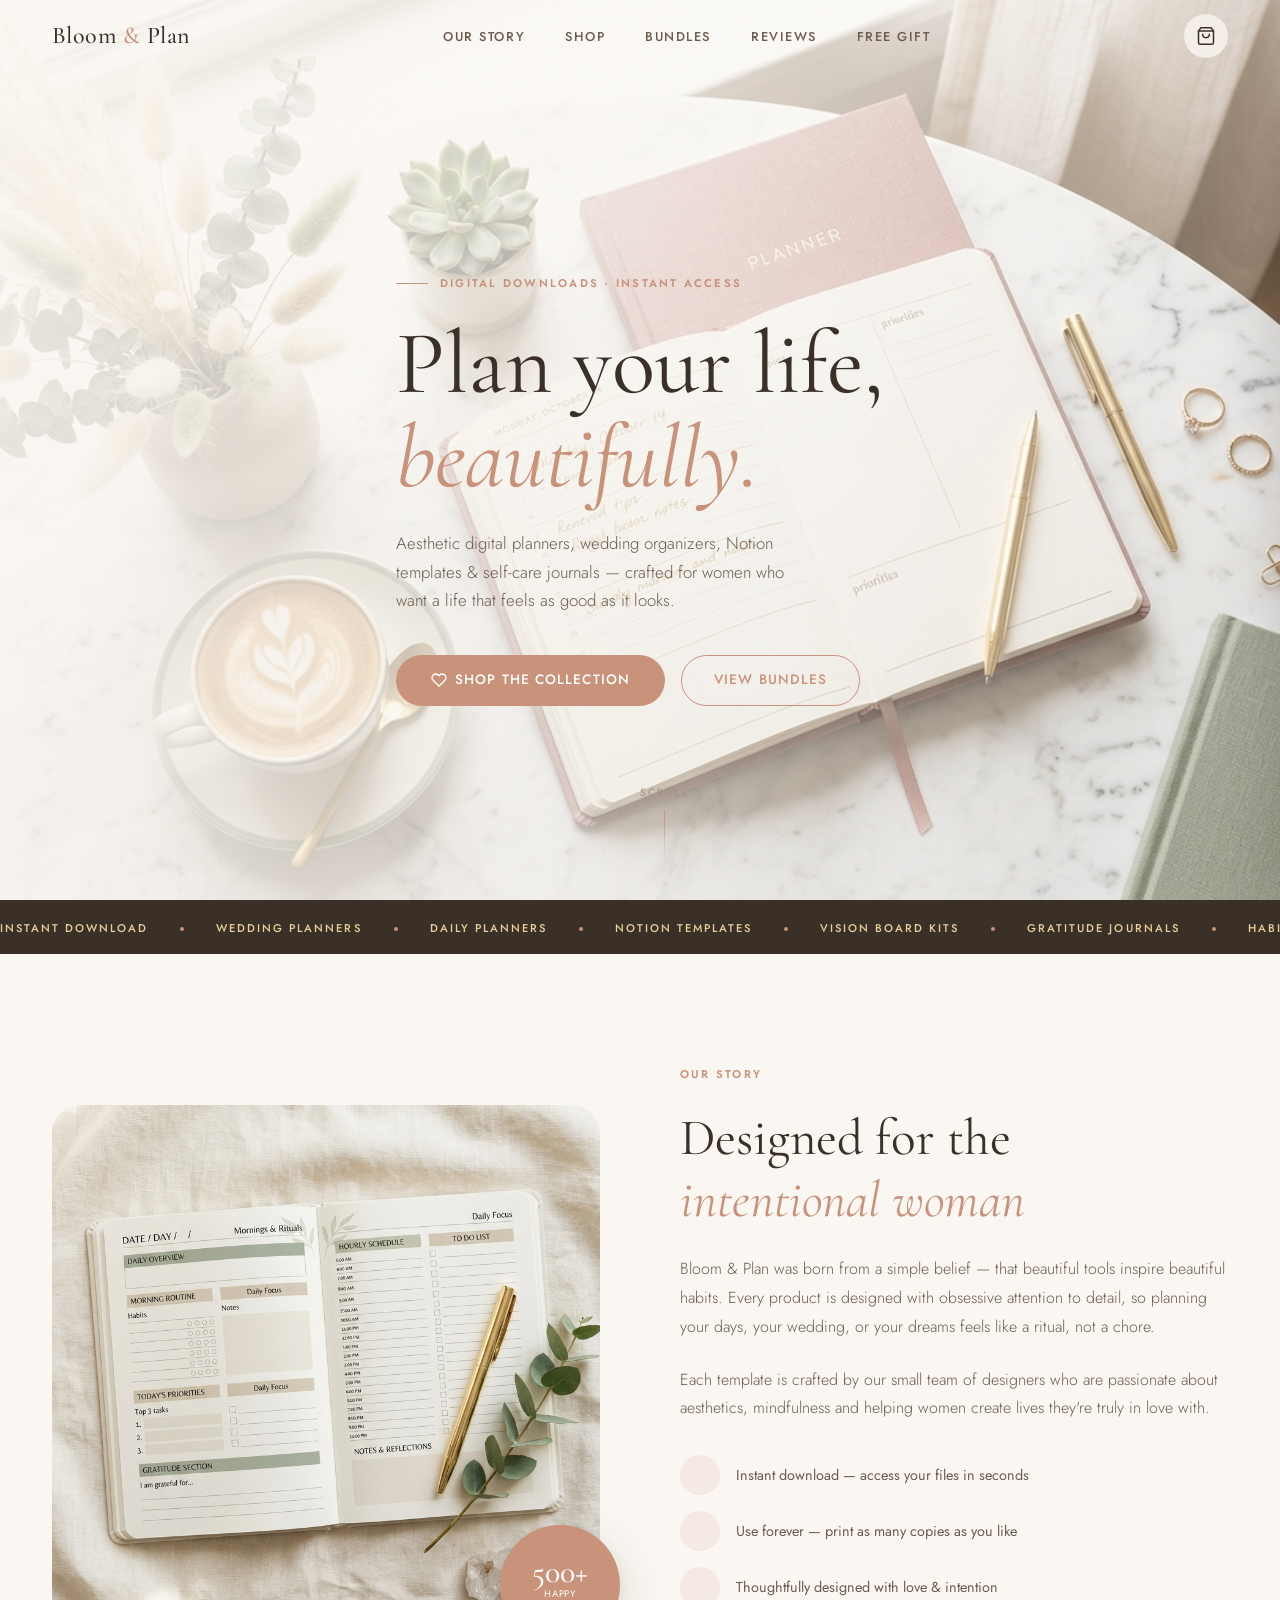
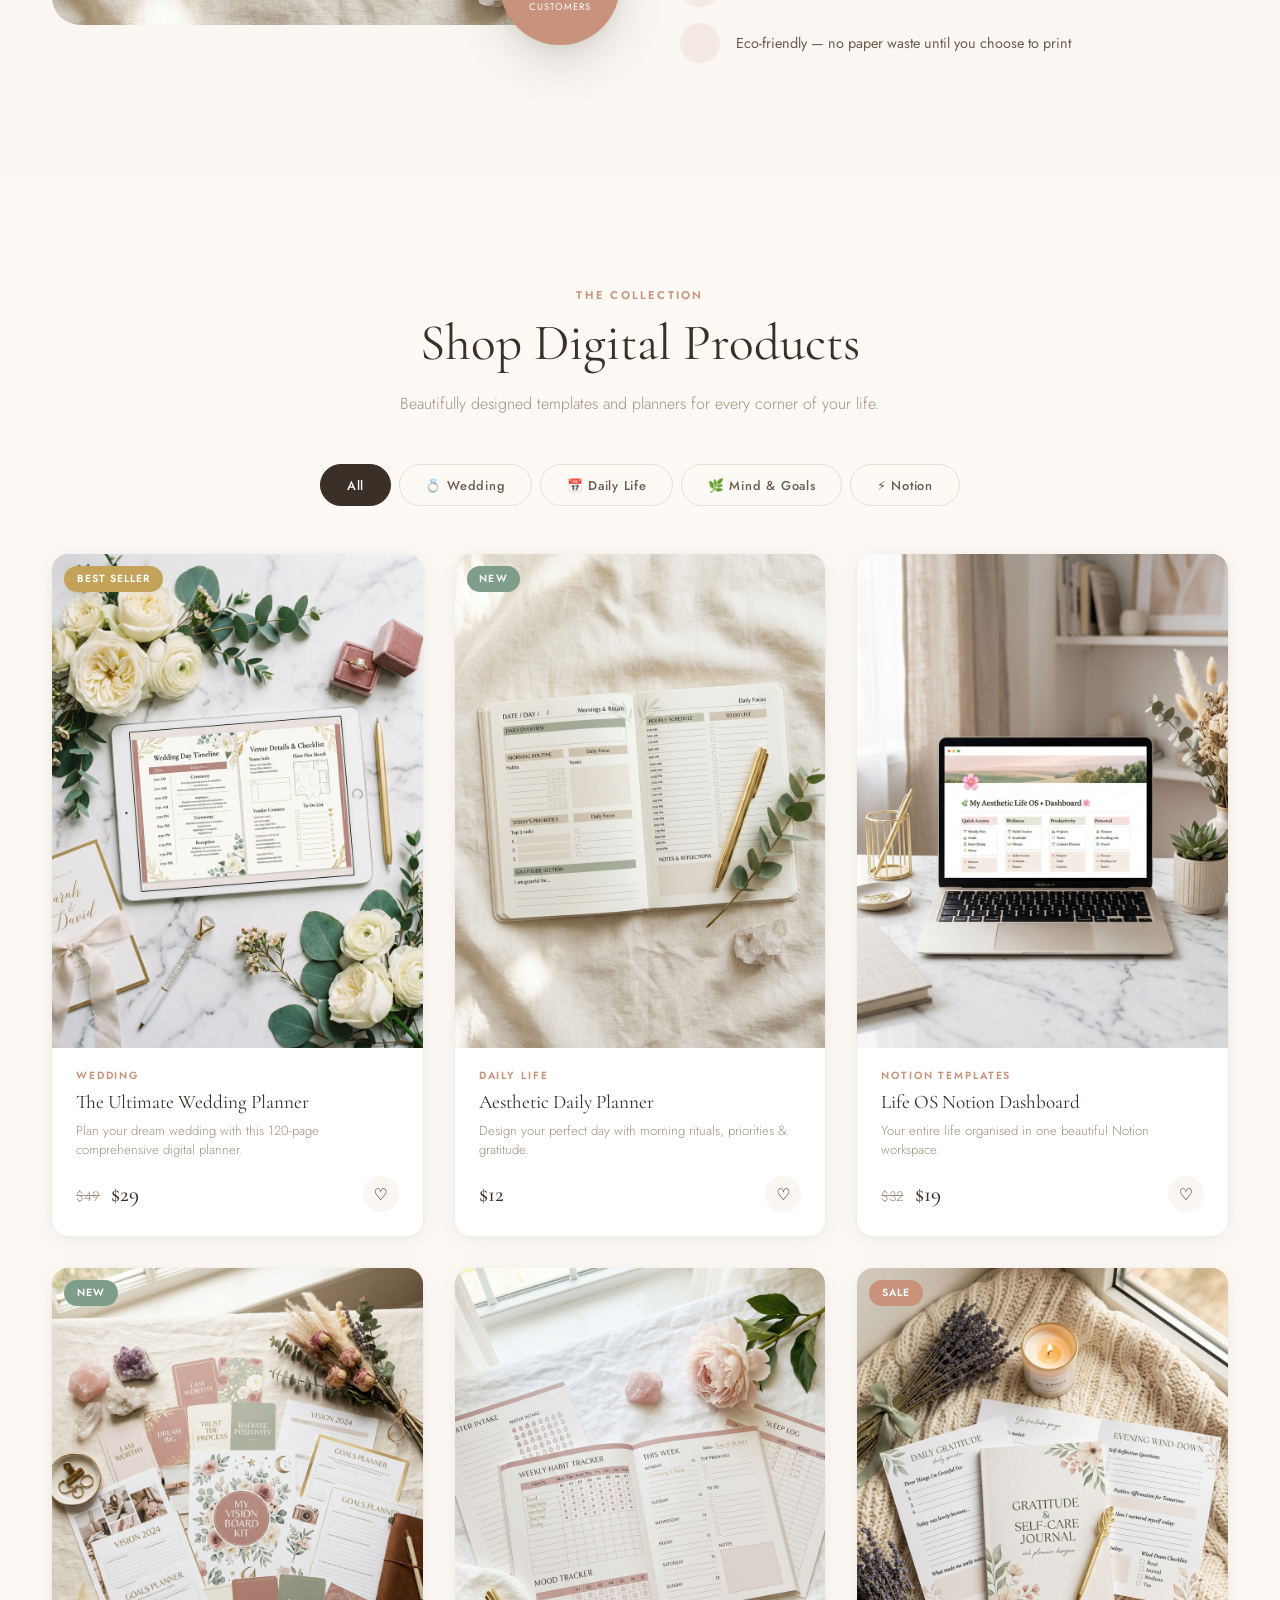
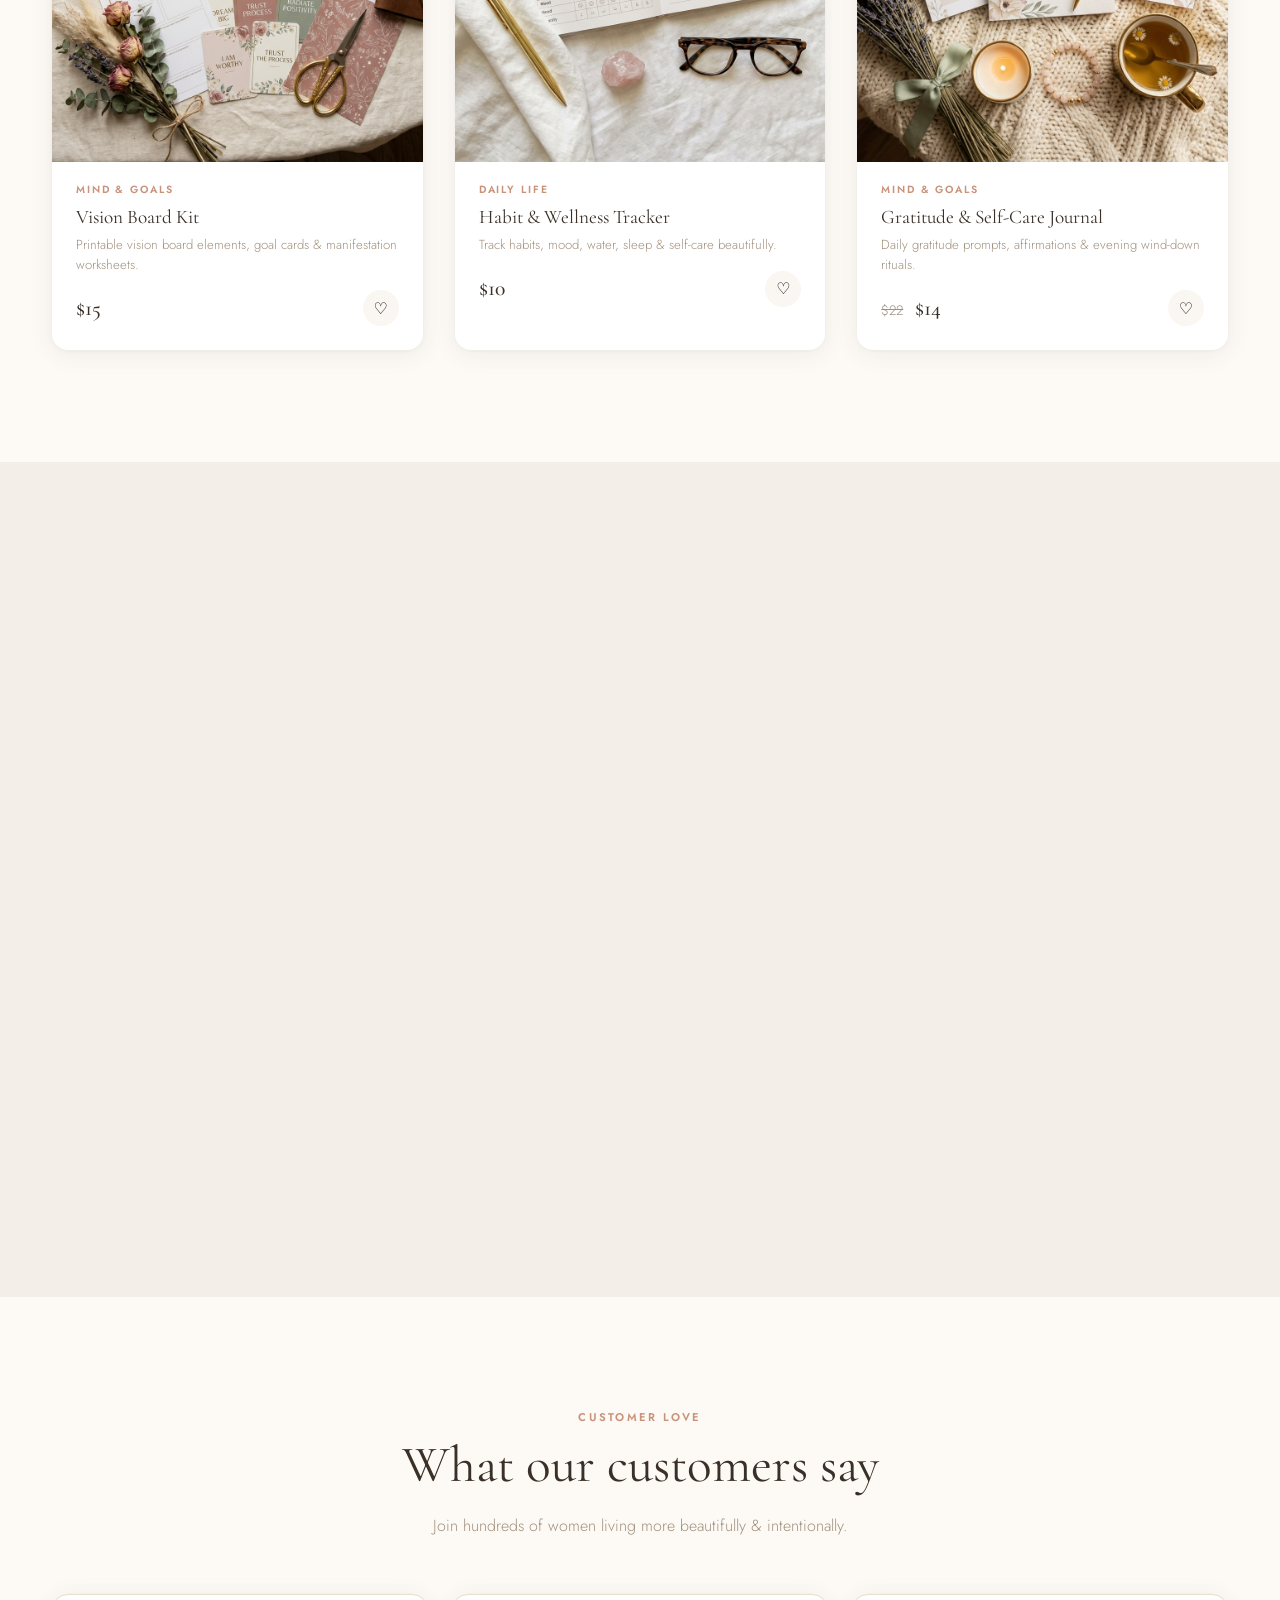
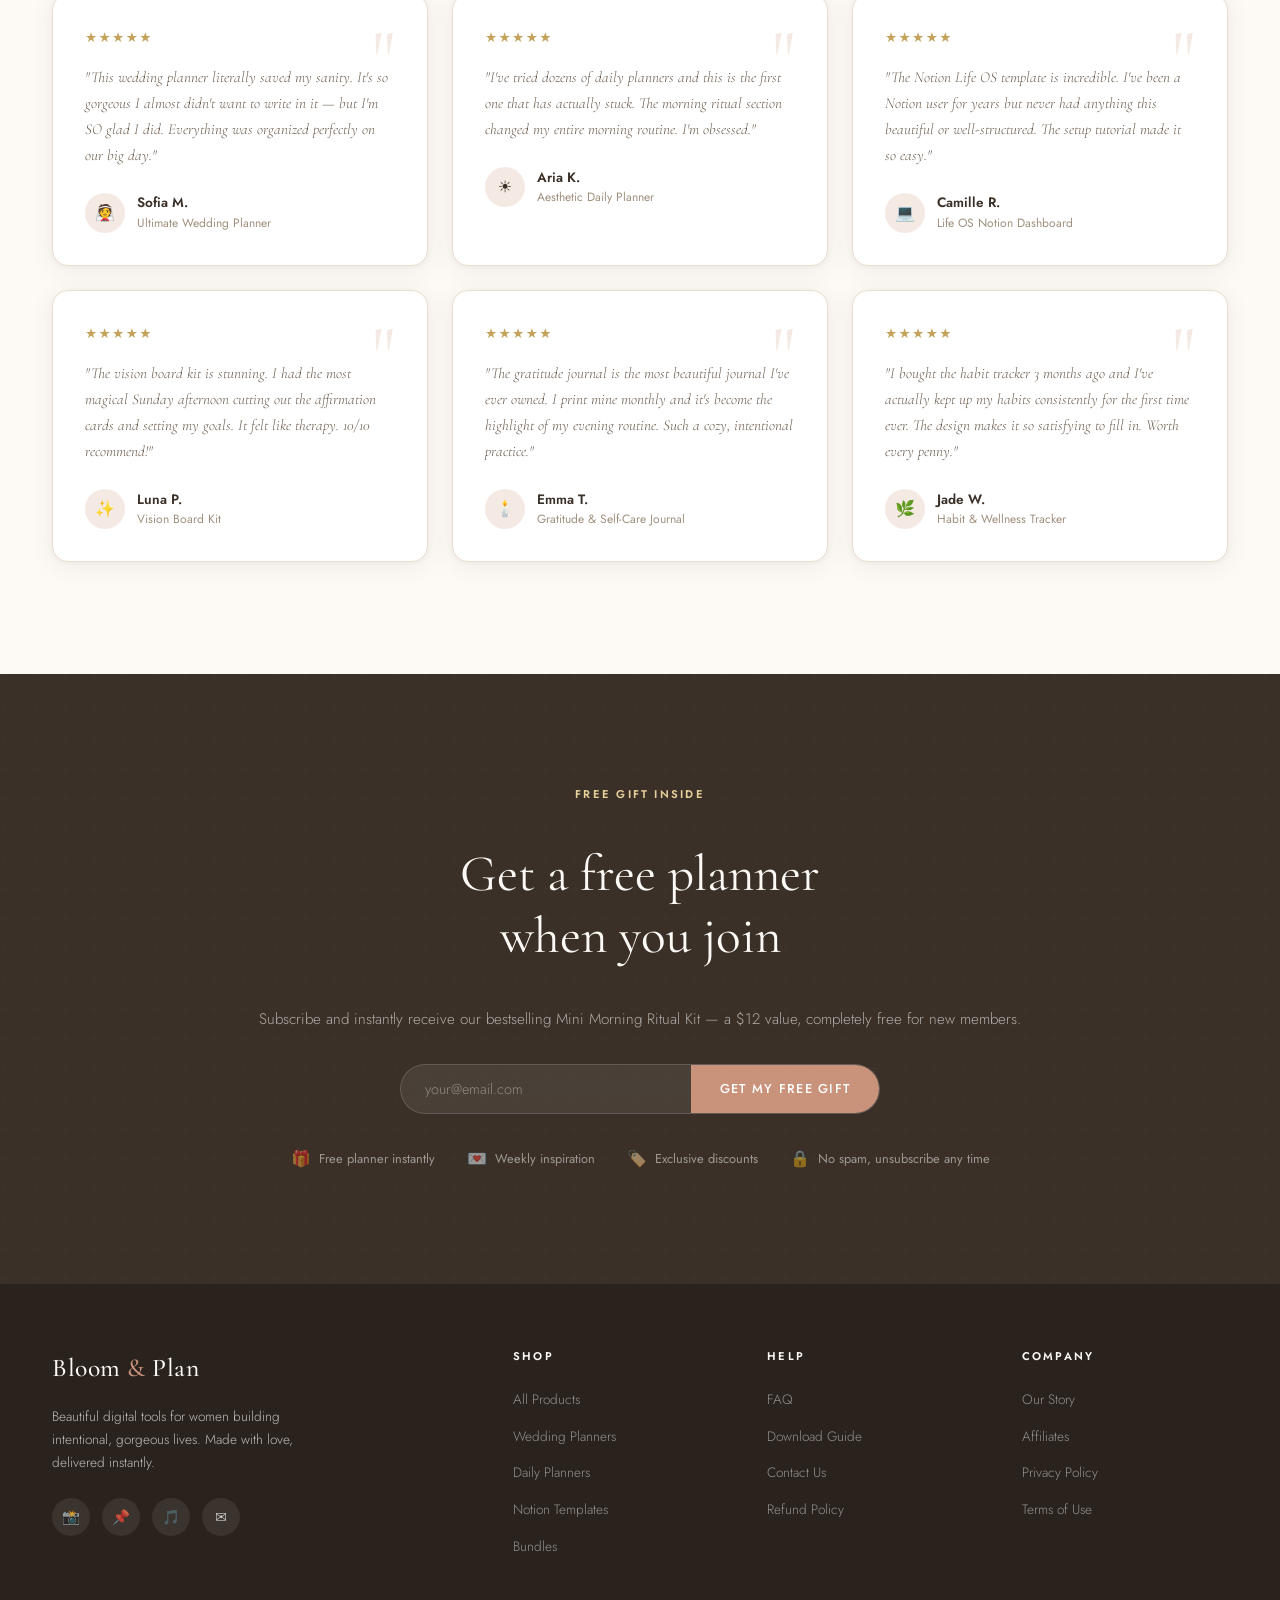
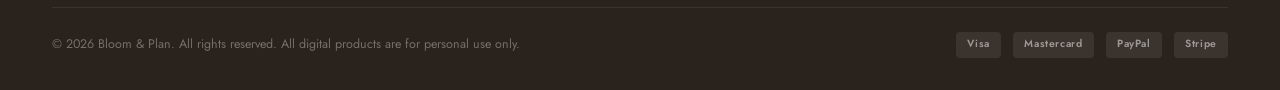
==== index.html @ 6cbe815f "Initial commit: Bloom & Plan digital shop" ====
<!DOCTYPE html>
<html lang="en">
<head>
  <meta charset="UTF-8" />
  <meta name="viewport" content="width=device-width, initial-scale=1.0" />
  <title>Bloom & Plan — Aesthetic Digital Planners & Templates</title>
  <meta name="description" content="Download beautiful aesthetic digital planners, wedding organizers, Notion templates and self-care journals. Instant download. Made with love." />
  <meta name="keywords" content="digital planner, wedding planner, aesthetic planner, notion template, daily planner, habit tracker, printable journal" />
  <meta property="og:title" content="Bloom & Plan — Aesthetic Digital Products" />
  <meta property="og:description" content="Beautiful digital planners, wedding organizers & Notion templates. Instant download." />
  <meta property="og:type" content="website" />
  <link rel="stylesheet" href="styles.css" />
  <link rel="icon" href="data:image/svg+xml,<svg xmlns='http://www.w3.org/2000/svg' viewBox='0 0 100 100'><text y='.9em' font-size='90'>🌸</text></svg>" />
</head>
<body>

  <!-- ========================================================
       NAVIGATION
       ======================================================== -->
  <nav id="main-nav" aria-label="Main navigation">
    <div class="nav-inner">
      <a href="#hero" class="nav-logo">Bloom <span>&</span> Plan</a>

      <ul class="nav-links" role="list">
        <li><a href="#about" id="nav-about">Our Story</a></li>
        <li><a href="#shop"  id="nav-shop">Shop</a></li>
        <li><a href="#featured" id="nav-bundle">Bundles</a></li>
        <li><a href="#testimonials" id="nav-reviews">Reviews</a></li>
        <li><a href="#newsletter" id="nav-newsletter">Free Gift</a></li>
      </ul>

      <div class="nav-actions">
        <button id="cart-btn" aria-label="Open shopping cart">
          <svg viewBox="0 0 24 24" fill="none" stroke-width="1.8" stroke-linecap="round" stroke-linejoin="round">
            <path d="M6 2L3 6v14a2 2 0 002 2h14a2 2 0 002-2V6l-3-4z"/>
            <line x1="3" y1="6" x2="21" y2="6"/>
            <path d="M16 10a4 4 0 01-8 0"/>
          </svg>
          <span id="cart-count">0</span>
        </button>
        <button class="hamburger" aria-label="Toggle navigation">
          <span></span><span></span><span></span>
        </button>
      </div>
    </div>
  </nav>

  <!-- ========================================================
       HERO
       ======================================================== -->
  <section id="hero" aria-label="Hero banner">
    <div class="hero-bg" role="img" aria-label="Elegant planner flat lay"></div>
    <div class="hero-overlay"></div>

    <div class="hero-content">
      <div class="hero-eyebrow">Digital Downloads · Instant Access</div>

      <h1 class="hero-title">
        Plan your life,<br>
        <em>beautifully.</em>
      </h1>

      <p class="hero-desc">
        Aesthetic digital planners, wedding organizers, Notion templates & self-care journals — crafted for women who want a life that feels as good as it looks.
      </p>

      <div class="hero-cta">
        <a href="#shop" class="btn-primary" id="hero-shop-btn">
          <svg width="16" height="16" viewBox="0 0 24 24" fill="none" stroke="currentColor" stroke-width="2"><path d="M20.84 4.61a5.5 5.5 0 00-7.78 0L12 5.67l-1.06-1.06a5.5 5.5 0 00-7.78 7.78l1.06 1.06L12 21.23l7.78-7.78 1.06-1.06a5.5 5.5 0 000-7.78z"/></svg>
          Shop the Collection
        </a>
        <a href="#featured" class="btn-outline" id="hero-bundle-btn">View Bundles</a>
      </div>
    </div>

    <div class="hero-scroll" aria-hidden="true">
      <span>Scroll</span>
      <div class="scroll-line"></div>
    </div>
  </section>

  <!-- ========================================================
       MARQUEE STRIP
       ======================================================== -->
  <div class="marquee-strip" aria-hidden="true">
    <div class="marquee-inner">
      <!-- Doubled for seamless loop -->
      <div class="marquee-text">
        <span>Instant Download</span><span class="marquee-dot"></span>
        <span>Wedding Planners</span><span class="marquee-dot"></span>
        <span>Daily Planners</span><span class="marquee-dot"></span>
        <span>Notion Templates</span><span class="marquee-dot"></span>
        <span>Vision Board Kits</span><span class="marquee-dot"></span>
        <span>Gratitude Journals</span><span class="marquee-dot"></span>
        <span>Habit Trackers</span><span class="marquee-dot"></span>
        <span>Self-Care Planners</span><span class="marquee-dot"></span>
        <span>Instant Download</span><span class="marquee-dot"></span>
        <span>Wedding Planners</span><span class="marquee-dot"></span>
        <span>Daily Planners</span><span class="marquee-dot"></span>
        <span>Notion Templates</span><span class="marquee-dot"></span>
        <span>Vision Board Kits</span><span class="marquee-dot"></span>
        <span>Gratitude Journals</span><span class="marquee-dot"></span>
        <span>Habit Trackers</span><span class="marquee-dot"></span>
        <span>Self-Care Planners</span><span class="marquee-dot"></span>
      </div>
    </div>
  </div>

  <!-- ========================================================
       ABOUT / BRAND STORY
       ======================================================== -->
  <section id="about" aria-labelledby="about-title">
    <div class="container">
      <div class="about-inner">

        <div class="about-image-wrap fade-up">
          <img src="images/daily-planner.jpg" alt="Beautiful planner flat lay" loading="lazy" />
          <div class="about-badge">
            <span class="about-badge-num">500+</span>
            <span class="about-badge-text">Happy customers</span>
          </div>
        </div>

        <div class="about-content fade-up">
          <div class="section-label">Our Story</div>
          <h2 id="about-title" class="section-title">
            Designed for the<br>
            <em style="font-style:italic; color:var(--rose)">intentional woman</em>
          </h2>

          <p>
            Bloom & Plan was born from a simple belief — that beautiful tools inspire beautiful habits. Every product is designed with obsessive attention to detail, so planning your days, your wedding, or your dreams feels like a ritual, not a chore.
          </p>
          <p>
            Each template is crafted by our small team of designers who are passionate about aesthetics, mindfulness and helping women create lives they're truly in love with.
          </p>

          <div class="about-features">
            <div class="about-feature">
              <div class="about-feature-icon"></div>
              <span>Instant download — access your files in seconds</span>
            </div>
            <div class="about-feature">
              <div class="about-feature-icon"></div>
              <span>Use forever — print as many copies as you like</span>
            </div>
            <div class="about-feature">
              <div class="about-feature-icon"></div>
              <span>Thoughtfully designed with love & intention</span>
            </div>
            <div class="about-feature">
              <div class="about-feature-icon"></div>
              <span>Eco-friendly — no paper waste until you choose to print</span>
            </div>
          </div>
        </div>

      </div>
    </div>
  </section>

  <!-- ========================================================
       SHOP
       ======================================================== -->
  <section id="shop" aria-labelledby="shop-title">
    <div class="container">

      <div class="shop-header fade-up">
        <div class="section-label">The Collection</div>
        <h2 id="shop-title" class="section-title">Shop Digital Products</h2>
        <p class="section-subtitle">Beautifully designed templates and planners for every corner of your life.</p>
      </div>

      <!-- Category Filter Tabs -->
      <div class="category-tabs fade-up" role="tablist" aria-label="Filter products by category">
        <button class="cat-tab active" data-cat="all" id="tab-all" role="tab" aria-selected="true">All</button>
        <button class="cat-tab" data-cat="wedding" id="tab-wedding" role="tab" aria-selected="false">💍 Wedding</button>
        <button class="cat-tab" data-cat="daily" id="tab-daily" role="tab" aria-selected="false">📅 Daily Life</button>
        <button class="cat-tab" data-cat="mindset" id="tab-mindset" role="tab" aria-selected="false">🌿 Mind & Goals</button>
        <button class="cat-tab" data-cat="notion" id="tab-notion" role="tab" aria-selected="false">⚡ Notion</button>
      </div>

      <!-- Products Grid -->
      <div class="products-grid" id="products-grid" role="list"></div>

    </div>
  </section>

  <!-- ========================================================
       FEATURED BUNDLE
       ======================================================== -->
  <section id="featured" aria-labelledby="featured-title">
    <div class="container">
      <div class="featured-inner">

        <div class="featured-content fade-up">
          <div class="section-label">Best Value</div>
          <h2 id="featured-title" class="section-title">
            The Wedding<br>Collection Bundle
          </h2>
          <p>
            Everything you need to plan your dream wedding, all in one gorgeous bundle. Our most popular combination — the Ultimate Wedding Planner paired with the Daily Planner to keep you organised from engagement to honeymoon.
          </p>

          <div class="bundle-items">
            <div class="bundle-item">Ultimate Wedding Planner (120 pages)</div>
            <div class="bundle-item">Aesthetic Daily Planner (365 days)</div>
            <div class="bundle-item">Vendor contact & budget tracker</div>
            <div class="bundle-item">Guest list & seating chart tool</div>
            <div class="bundle-item">Wedding day timeline template</div>
            <div class="bundle-item">Printable in A4 & US Letter</div>
          </div>

          <div class="featured-price-block">
            <div>
              <div class="featured-price">$35</div>
              <div class="featured-price-orig">Individual price: $41</div>
            </div>
            <button class="btn-primary" id="bundle-add-btn">
              <svg width="16" height="16" viewBox="0 0 24 24" fill="none" stroke="currentColor" stroke-width="2"><path d="M6 2L3 6v14a2 2 0 002 2h14a2 2 0 002-2V6l-3-4z"/><line x1="3" y1="6" x2="21" y2="6"/><path d="M16 10a4 4 0 01-8 0"/></svg>
              Add Bundle to Cart
            </button>
          </div>
        </div>

        <div class="featured-images fade-up">
          <span class="save-tag">Save 15% 🎉</span>
          <div class="featured-img-stack">
            <img src="images/wedding-planner.jpg" alt="Wedding Planner" loading="lazy" />
            <img src="images/daily-planner.jpg" alt="Daily Planner" loading="lazy" />
          </div>
        </div>

      </div>
    </div>
  </section>

  <!-- ========================================================
       TESTIMONIALS
       ======================================================== -->
  <section id="testimonials" aria-labelledby="testimonials-title">
    <div class="container">
      <div class="testimonials-header fade-up">
        <div class="section-label">Customer Love</div>
        <h2 id="testimonials-title" class="section-title">What our customers say</h2>
        <p class="section-subtitle">Join hundreds of women living more beautifully & intentionally.</p>
      </div>

      <div class="testimonials-grid">

        <div class="testimonial-card fade-up">
          <div class="testimonial-stars">★★★★★</div>
          <p class="testimonial-text">
            "This wedding planner literally saved my sanity. It's so gorgeous I almost didn't want to write in it — but I'm SO glad I did. Everything was organized perfectly on our big day."
          </p>
          <div class="testimonial-author">
            <div class="testimonial-avatar">👰</div>
            <div>
              <div class="testimonial-name">Sofia M.</div>
              <div class="testimonial-product">Ultimate Wedding Planner</div>
            </div>
          </div>
        </div>

        <div class="testimonial-card fade-up">
          <div class="testimonial-stars">★★★★★</div>
          <p class="testimonial-text">
            "I've tried dozens of daily planners and this is the first one that has actually stuck. The morning ritual section changed my entire morning routine. I'm obsessed."
          </p>
          <div class="testimonial-author">
            <div class="testimonial-avatar">☀️</div>
            <div>
              <div class="testimonial-name">Aria K.</div>
              <div class="testimonial-product">Aesthetic Daily Planner</div>
            </div>
          </div>
        </div>

        <div class="testimonial-card fade-up">
          <div class="testimonial-stars">★★★★★</div>
          <p class="testimonial-text">
            "The Notion Life OS template is incredible. I've been a Notion user for years but never had anything this beautiful or well-structured. The setup tutorial made it so easy."
          </p>
          <div class="testimonial-author">
            <div class="testimonial-avatar">💻</div>
            <div>
              <div class="testimonial-name">Camille R.</div>
              <div class="testimonial-product">Life OS Notion Dashboard</div>
            </div>
          </div>
        </div>

        <div class="testimonial-card fade-up">
          <div class="testimonial-stars">★★★★★</div>
          <p class="testimonial-text">
            "The vision board kit is stunning. I had the most magical Sunday afternoon cutting out the affirmation cards and setting my goals. It felt like therapy. 10/10 recommend!"
          </p>
          <div class="testimonial-author">
            <div class="testimonial-avatar">✨</div>
            <div>
              <div class="testimonial-name">Luna P.</div>
              <div class="testimonial-product">Vision Board Kit</div>
            </div>
          </div>
        </div>

        <div class="testimonial-card fade-up">
          <div class="testimonial-stars">★★★★★</div>
          <p class="testimonial-text">
            "The gratitude journal is the most beautiful journal I've ever owned. I print mine monthly and it's become the highlight of my evening routine. Such a cozy, intentional practice."
          </p>
          <div class="testimonial-author">
            <div class="testimonial-avatar">🕯️</div>
            <div>
              <div class="testimonial-name">Emma T.</div>
              <div class="testimonial-product">Gratitude & Self-Care Journal</div>
            </div>
          </div>
        </div>

        <div class="testimonial-card fade-up">
          <div class="testimonial-stars">★★★★★</div>
          <p class="testimonial-text">
            "I bought the habit tracker 3 months ago and I've actually kept up my habits consistently for the first time ever. The design makes it so satisfying to fill in. Worth every penny."
          </p>
          <div class="testimonial-author">
            <div class="testimonial-avatar">🌿</div>
            <div>
              <div class="testimonial-name">Jade W.</div>
              <div class="testimonial-product">Habit & Wellness Tracker</div>
            </div>
          </div>
        </div>

      </div>
    </div>
  </section>

  <!-- ========================================================
       NEWSLETTER
       ======================================================== -->
  <section id="newsletter" aria-labelledby="newsletter-title">
    <div class="container">
      <div class="newsletter-inner">
        <div class="section-label">Free Gift Inside</div>
        <h2 id="newsletter-title" class="section-title">Get a free planner<br>when you join</h2>
        <p>Subscribe and instantly receive our bestselling Mini Morning Ritual Kit — a $12 value, completely free for new members.</p>

        <form class="newsletter-form" id="newsletter-form" novalidate>
          <input
            type="email"
            id="newsletter-email"
            name="email"
            placeholder="your@email.com"
            autocomplete="email"
            aria-label="Email address"
            required
          />
          <button type="submit" id="newsletter-submit">Get My Free Gift</button>
        </form>

        <div class="newsletter-perks">
          <div class="newsletter-perk"><span>🎁</span><span>Free planner instantly</span></div>
          <div class="newsletter-perk"><span>💌</span><span>Weekly inspiration</span></div>
          <div class="newsletter-perk"><span>🏷️</span><span>Exclusive discounts</span></div>
          <div class="newsletter-perk"><span>🔒</span><span>No spam, unsubscribe any time</span></div>
        </div>
      </div>
    </div>
  </section>

  <!-- ========================================================
       FOOTER
       ======================================================== -->
  <footer role="contentinfo">
    <div class="container">
      <div class="footer-inner">

        <div class="footer-brand">
          <a href="#hero" class="nav-logo">Bloom <span style="color:var(--rose)">&</span> Plan</a>
          <p>Beautiful digital tools for women building intentional, gorgeous lives. Made with love, delivered instantly.</p>
          <div class="footer-social">
            <a href="#" class="footer-social-link" aria-label="Instagram">📸</a>
            <a href="#" class="footer-social-link" aria-label="Pinterest">📌</a>
            <a href="#" class="footer-social-link" aria-label="TikTok">🎵</a>
            <a href="#" class="footer-social-link" aria-label="Email">✉️</a>
          </div>
        </div>

        <div class="footer-col">
          <h4>Shop</h4>
          <ul>
            <li><a href="#shop" id="footer-all-products">All Products</a></li>
            <li><a href="#shop" id="footer-wedding">Wedding Planners</a></li>
            <li><a href="#shop" id="footer-daily">Daily Planners</a></li>
            <li><a href="#shop" id="footer-notion">Notion Templates</a></li>
            <li><a href="#featured" id="footer-bundles">Bundles</a></li>
          </ul>
        </div>

        <div class="footer-col">
          <h4>Help</h4>
          <ul>
            <li><a href="#" id="footer-faq">FAQ</a></li>
            <li><a href="#" id="footer-download-help">Download Guide</a></li>
            <li><a href="#" id="footer-contact">Contact Us</a></li>
            <li><a href="#" id="footer-returns">Refund Policy</a></li>
          </ul>
        </div>

        <div class="footer-col">
          <h4>Company</h4>
          <ul>
            <li><a href="#about" id="footer-about">Our Story</a></li>
            <li><a href="#" id="footer-affiliates">Affiliates</a></li>
            <li><a href="#" id="footer-privacy">Privacy Policy</a></li>
            <li><a href="#" id="footer-terms">Terms of Use</a></li>
          </ul>
        </div>

      </div>

      <div class="footer-bottom">
        <p>© 2026 Bloom & Plan. All rights reserved. All digital products are for personal use only.</p>
        <div class="footer-payments">
          <span class="payment-badge">Visa</span>
          <span class="payment-badge">Mastercard</span>
          <span class="payment-badge">PayPal</span>
          <span class="payment-badge">Stripe</span>
        </div>
      </div>
    </div>
  </footer>

  <!-- ========================================================
       PRODUCT MODAL
       ======================================================== -->
  <div class="modal-overlay" id="modal-overlay" role="dialog" aria-modal="true" aria-label="Product details">
    <div class="modal-box">
      <div class="modal-image">
        <button class="modal-close" id="modal-close-btn" aria-label="Close product modal">✕</button>
        <img id="modal-img" src="" alt="" loading="lazy" />
      </div>

      <div class="modal-content">
        <div class="modal-category" id="modal-cat"></div>
        <h2 class="modal-title" id="modal-title"></h2>
        <div class="modal-rating" id="modal-rating"></div>
        <div class="modal-price" id="modal-price"></div>
        <p class="modal-desc" id="modal-desc"></p>

        <div class="modal-includes">
          <h4>What's Included</h4>
          <ul id="modal-includes-list"></ul>
        </div>

        <div class="modal-format" id="modal-formats"></div>

        <button class="modal-add-btn" id="modal-add-to-cart">
          <svg width="16" height="16" viewBox="0 0 24 24" fill="none" stroke="currentColor" stroke-width="2"><path d="M6 2L3 6v14a2 2 0 002 2h14a2 2 0 002-2V6l-3-4z"/><line x1="3" y1="6" x2="21" y2="6"/><path d="M16 10a4 4 0 01-8 0"/></svg>
          Add to Cart — Download Instantly
        </button>
      </div>
    </div>
  </div>

  <!-- ========================================================
       CART SIDEBAR
       ======================================================== -->
  <div class="cart-overlay" id="cart-overlay" aria-hidden="true"></div>

  <aside class="cart-sidebar" id="cart-sidebar" role="complementary" aria-label="Shopping cart">
    <div class="cart-header">
      <h2>Your Cart</h2>
      <button class="cart-close" id="cart-close" aria-label="Close cart">✕</button>
    </div>

    <div class="cart-items" id="cart-items" role="list"></div>

    <div class="cart-empty" id="cart-empty" style="display:flex">
      <div class="cart-empty-icon">🛍️</div>
      <h3>Your cart is empty</h3>
      <p>Add some beautiful products to get started!</p>
      <a href="#shop" class="btn-outline" id="cart-browse-btn" style="margin-top:0.5rem">Browse Products</a>
    </div>

    <div class="cart-footer" id="cart-footer" style="display:none">
      <div class="cart-total">
        <span>Total</span>
        <span class="cart-total-amount" id="cart-total-amount">$0</span>
      </div>
      <button class="cart-checkout-btn" id="cart-checkout">
        <svg width="16" height="16" viewBox="0 0 24 24" fill="none" stroke="currentColor" stroke-width="2"><path d="M9 5H7a2 2 0 00-2 2v12a2 2 0 002 2h10a2 2 0 002-2V7a2 2 0 00-2-2h-2"/><rect x="9" y="3" width="6" height="4" rx="1"/></svg>
        Proceed to Checkout
      </button>
      <p class="cart-continue" id="cart-continue">← Continue shopping</p>
    </div>
  </aside>

  <!-- ========================================================
       TOAST NOTIFICATION
       ======================================================== -->
  <div class="toast" id="toast" role="status" aria-live="polite"></div>

  <script src="script.js"></script>
</body>
</html>
---- styles.css ----
/* ============================================================
   BLOOM & PLAN — Aesthetic Digital Products Shop
   Design System & Styles
   ============================================================ */

@import url('https://fonts.googleapis.com/css2?family=Cormorant+Garamond:ital,wght@0,300;0,400;0,500;0,600;1,300;1,400;1,500&family=Jost:wght@300;400;500;600&display=swap');

/* ============================================================
   CSS CUSTOM PROPERTIES
   ============================================================ */
:root {
  /* Color Palette */
  --rose:         #C9927A;
  --rose-light:   #E8C4B3;
  --rose-pale:    #F5EAE3;
  --sage:         #7E9E8A;
  --sage-light:   #B5CDB9;
  --sage-pale:    #EDF3EE;
  --gold:         #C4A25A;
  --gold-light:   #E8D09A;
  --cream:        #FAF7F2;
  --ivory:        #F3EEE7;
  --warm-white:   #FDFAF6;
  --text-dark:    #3A3028;
  --text-mid:     #6B5C4E;
  --text-light:   #A0907E;
  --border:       #E8DFCF;

  /* Typography */
  --font-serif:  'Cormorant Garamond', Georgia, serif;
  --font-sans:   'Jost', system-ui, sans-serif;

  /* Spacing */
  --space-xs:  0.5rem;
  --space-sm:  1rem;
  --space-md:  2rem;
  --space-lg:  4rem;
  --space-xl:  7rem;

  /* Radii */
  --radius-sm: 8px;
  --radius-md: 16px;
  --radius-lg: 28px;
  --radius-full: 9999px;

  /* Shadows */
  --shadow-card: 0 4px 24px rgba(58,48,40,0.08), 0 1px 4px rgba(58,48,40,0.04);
  --shadow-hover: 0 16px 48px rgba(58,48,40,0.16), 0 4px 12px rgba(58,48,40,0.08);
  --shadow-modal: 0 24px 80px rgba(58,48,40,0.22);

  /* Transitions */
  --transition-fast: 0.2s ease;
  --transition-mid:  0.35s cubic-bezier(0.4, 0, 0.2, 1);
  --transition-slow: 0.6s cubic-bezier(0.4, 0, 0.2, 1);

  /* Nav height */
  --nav-h: 72px;
}

/* ============================================================
   RESET & BASE
   ============================================================ */
*, *::before, *::after {
  box-sizing: border-box;
  margin: 0;
  padding: 0;
}

html {
  scroll-behavior: smooth;
  font-size: 16px;
}

body {
  font-family: var(--font-sans);
  background: var(--warm-white);
  color: var(--text-dark);
  line-height: 1.6;
  overflow-x: hidden;
}

img {
  display: block;
  max-width: 100%;
}

a {
  text-decoration: none;
  color: inherit;
}

ul { list-style: none; }

button {
  cursor: pointer;
  border: none;
  background: none;
  font-family: var(--font-sans);
}

/* ============================================================
   SCROLLBAR
   ============================================================ */
::-webkit-scrollbar { width: 6px; }
::-webkit-scrollbar-track { background: var(--cream); }
::-webkit-scrollbar-thumb { background: var(--rose-light); border-radius: var(--radius-full); }

/* ============================================================
   UTILITY CLASSES
   ============================================================ */
.container {
  max-width: 1240px;
  margin: 0 auto;
  padding: 0 var(--space-md);
}

.section-label {
  font-family: var(--font-sans);
  font-size: 0.7rem;
  font-weight: 600;
  letter-spacing: 0.2em;
  text-transform: uppercase;
  color: var(--rose);
}

.section-title {
  font-family: var(--font-serif);
  font-size: clamp(2rem, 4vw, 3.2rem);
  font-weight: 400;
  color: var(--text-dark);
  line-height: 1.2;
}

.section-subtitle {
  font-size: 1rem;
  color: var(--text-light);
  font-weight: 300;
  max-width: 520px;
  margin: 0 auto;
}

.btn-primary {
  display: inline-flex;
  align-items: center;
  gap: 0.5rem;
  padding: 0.9rem 2.2rem;
  background: var(--rose);
  color: #fff;
  font-family: var(--font-sans);
  font-size: 0.85rem;
  font-weight: 500;
  letter-spacing: 0.08em;
  text-transform: uppercase;
  border-radius: var(--radius-full);
  transition: var(--transition-mid);
  white-space: nowrap;
}

.btn-primary:hover {
  background: var(--text-dark);
  transform: translateY(-2px);
  box-shadow: 0 8px 24px rgba(201,146,122,0.35);
}

.btn-outline {
  display: inline-flex;
  align-items: center;
  gap: 0.5rem;
  padding: 0.85rem 2rem;
  border: 1.5px solid var(--rose);
  color: var(--rose);
  font-family: var(--font-sans);
  font-size: 0.85rem;
  font-weight: 500;
  letter-spacing: 0.08em;
  text-transform: uppercase;
  border-radius: var(--radius-full);
  transition: var(--transition-mid);
}

.btn-outline:hover {
  background: var(--rose);
  color: #fff;
  transform: translateY(-2px);
}

.divider {
  display: flex;
  align-items: center;
  gap: 1rem;
  margin: 1rem 0;
}

.divider::before, .divider::after {
  content: '';
  flex: 1;
  height: 1px;
  background: var(--border);
}

/* Fade-in animation on scroll */
.fade-up {
  opacity: 0;
  transform: translateY(30px);
  transition: opacity 0.7s ease, transform 0.7s ease;
}
.fade-up.visible {
  opacity: 1;
  transform: translateY(0);
}

/* ============================================================
   NAV
   ============================================================ */
#main-nav {
  position: fixed;
  top: 0; left: 0; right: 0;
  z-index: 1000;
  height: var(--nav-h);
  display: flex;
  align-items: center;
  transition: background var(--transition-mid), box-shadow var(--transition-mid);
}

#main-nav.scrolled {
  background: rgba(253,250,246,0.95);
  backdrop-filter: blur(16px);
  -webkit-backdrop-filter: blur(16px);
  box-shadow: 0 1px 24px rgba(58,48,40,0.08);
}

.nav-inner {
  width: 100%;
  max-width: 1240px;
  margin: 0 auto;
  padding: 0 var(--space-md);
  display: flex;
  align-items: center;
  justify-content: space-between;
}

.nav-logo {
  font-family: var(--font-serif);
  font-size: 1.5rem;
  font-weight: 500;
  color: var(--text-dark);
  letter-spacing: 0.02em;
}

.nav-logo span {
  color: var(--rose);
}

.nav-links {
  display: flex;
  gap: 2.5rem;
  align-items: center;
}

.nav-links a {
  font-size: 0.8rem;
  font-weight: 500;
  letter-spacing: 0.12em;
  text-transform: uppercase;
  color: var(--text-mid);
  transition: color var(--transition-fast);
  position: relative;
}

.nav-links a::after {
  content: '';
  position: absolute;
  bottom: -4px;
  left: 0; right: 0;
  height: 1px;
  background: var(--rose);
  transform: scaleX(0);
  transition: transform var(--transition-fast);
  transform-origin: left;
}

.nav-links a:hover {
  color: var(--rose);
}

.nav-links a:hover::after {
  transform: scaleX(1);
}

.nav-actions {
  display: flex;
  align-items: center;
  gap: 1rem;
}

#cart-btn {
  position: relative;
  width: 44px;
  height: 44px;
  display: flex;
  align-items: center;
  justify-content: center;
  border-radius: var(--radius-full);
  background: var(--ivory);
  transition: background var(--transition-fast);
}

#cart-btn:hover {
  background: var(--rose-pale);
}

#cart-btn svg {
  width: 20px;
  height: 20px;
  stroke: var(--text-dark);
}

#cart-count {
  position: absolute;
  top: 4px; right: 4px;
  width: 16px; height: 16px;
  background: var(--rose);
  color: #fff;
  font-size: 0.6rem;
  font-weight: 600;
  border-radius: 50%;
  display: flex;
  align-items: center;
  justify-content: center;
  opacity: 0;
  transform: scale(0);
  transition: all var(--transition-fast);
}

#cart-count.visible {
  opacity: 1;
  transform: scale(1);
}

.hamburger {
  display: none;
  flex-direction: column;
  gap: 5px;
  width: 28px;
}

.hamburger span {
  display: block;
  height: 1.5px;
  background: var(--text-dark);
  border-radius: 2px;
  transition: var(--transition-fast);
}

/* ============================================================
   HERO
   ============================================================ */
#hero {
  position: relative;
  min-height: 100vh;
  display: flex;
  align-items: center;
  overflow: hidden;
}

.hero-bg {
  position: absolute;
  inset: 0;
  background-image: url('images/hero.jpg');
  background-size: cover;
  background-position: center 30%;
  transform: scale(1.05);
  transition: transform 8s ease-out;
}

.hero-bg.loaded {
  transform: scale(1);
}

.hero-overlay {
  position: absolute;
  inset: 0;
  background: linear-gradient(
    105deg,
    rgba(250,247,242,0.92) 0%,
    rgba(250,247,242,0.7) 45%,
    rgba(250,247,242,0.1) 100%
  );
}

.hero-content {
  position: relative;
  z-index: 1;
  max-width: 1240px;
  margin: 0 auto;
  padding: 0 var(--space-md);
  padding-top: var(--nav-h);
}

.hero-eyebrow {
  display: inline-flex;
  align-items: center;
  gap: 0.75rem;
  font-size: 0.7rem;
  font-weight: 600;
  letter-spacing: 0.2em;
  text-transform: uppercase;
  color: var(--rose);
  margin-bottom: 1.5rem;
  opacity: 0;
  animation: fadeSlideUp 0.8s 0.2s forwards ease-out;
}

.hero-eyebrow::before {
  content: '';
  display: block;
  width: 32px;
  height: 1px;
  background: var(--rose);
}

.hero-title {
  font-family: var(--font-serif);
  font-size: clamp(3rem, 7vw, 6rem);
  font-weight: 400;
  color: var(--text-dark);
  line-height: 1.05;
  max-width: 680px;
  margin-bottom: 1.5rem;
  opacity: 0;
  animation: fadeSlideUp 0.8s 0.4s forwards ease-out;
}

.hero-title em {
  font-style: italic;
  color: var(--rose);
}

.hero-desc {
  font-size: 1.05rem;
  color: var(--text-mid);
  font-weight: 300;
  max-width: 420px;
  line-height: 1.7;
  margin-bottom: 2.5rem;
  opacity: 0;
  animation: fadeSlideUp 0.8s 0.6s forwards ease-out;
}

.hero-cta {
  display: flex;
  gap: 1rem;
  flex-wrap: wrap;
  opacity: 0;
  animation: fadeSlideUp 0.8s 0.8s forwards ease-out;
}

.hero-scroll {
  position: absolute;
  bottom: 2.5rem;
  left: 50%;
  transform: translateX(-50%);
  display: flex;
  flex-direction: column;
  align-items: center;
  gap: 0.5rem;
  font-size: 0.65rem;
  letter-spacing: 0.2em;
  text-transform: uppercase;
  color: var(--text-light);
  opacity: 0;
  animation: fadeSlideUp 0.8s 1.2s forwards ease-out;
}

.scroll-line {
  width: 1px;
  height: 50px;
  background: linear-gradient(to bottom, var(--rose), transparent);
  animation: scrollPulse 2s infinite;
}

/* ============================================================
   MARQUEE STRIP
   ============================================================ */
.marquee-strip {
  background: var(--text-dark);
  color: var(--gold-light);
  overflow: hidden;
  padding: 0.9rem 0;
  white-space: nowrap;
}

.marquee-inner {
  display: inline-flex;
  animation: marquee 24s linear infinite;
}

.marquee-text {
  display: inline-flex;
  align-items: center;
  gap: 2rem;
  font-size: 0.7rem;
  font-weight: 500;
  letter-spacing: 0.18em;
  text-transform: uppercase;
  padding-right: 2rem;
}

.marquee-dot {
  width: 4px;
  height: 4px;
  border-radius: 50%;
  background: var(--rose);
  flex-shrink: 0;
}

/* ============================================================
   ABOUT / BRAND STORY
   ============================================================ */
#about {
  padding: var(--space-xl) 0;
  background: var(--cream);
}

.about-inner {
  display: grid;
  grid-template-columns: 1fr 1fr;
  gap: 5rem;
  align-items: center;
}

.about-image-wrap {
  position: relative;
}

.about-image-wrap img {
  width: 100%;
  height: 520px;
  object-fit: cover;
  border-radius: var(--radius-lg);
}

.about-badge {
  position: absolute;
  bottom: -20px;
  right: -20px;
  width: 120px;
  height: 120px;
  background: var(--rose);
  border-radius: 50%;
  display: flex;
  flex-direction: column;
  align-items: center;
  justify-content: center;
  gap: 0;
  box-shadow: var(--shadow-hover);
  color: #fff;
  text-align: center;
  padding: 1rem;
}

.about-badge-num {
  font-family: var(--font-serif);
  font-size: 2rem;
  font-weight: 500;
  line-height: 1;
}

.about-badge-text {
  font-size: 0.6rem;
  letter-spacing: 0.1em;
  text-transform: uppercase;
  line-height: 1.3;
}

.about-content {
  display: flex;
  flex-direction: column;
  gap: 1.5rem;
}

.about-content .section-title {
  text-align: left;
}

.about-content p {
  color: var(--text-mid);
  font-size: 1rem;
  font-weight: 300;
  line-height: 1.8;
}

.about-features {
  display: flex;
  flex-direction: column;
  gap: 1rem;
  margin-top: 0.5rem;
}

.about-feature {
  display: flex;
  align-items: center;
  gap: 1rem;
}

.about-feature-icon {
  width: 40px;
  height: 40px;
  border-radius: 50%;
  background: var(--rose-pale);
  display: flex;
  align-items: center;
  justify-content: center;
  flex-shrink: 0;
  font-size: 1.1rem;
}

.about-feature span {
  font-size: 0.9rem;
  color: var(--text-mid);
  font-weight: 400;
}

/* ============================================================
   CATEGORIES TABS
   ============================================================ */
#shop {
  padding: var(--space-xl) 0;
}

.shop-header {
  text-align: center;
  margin-bottom: 3rem;
}

.shop-header .section-title {
  margin: 0.5rem 0 1rem;
}

.category-tabs {
  display: flex;
  gap: 0.5rem;
  justify-content: center;
  flex-wrap: wrap;
  margin-bottom: 3rem;
}

.cat-tab {
  padding: 0.65rem 1.6rem;
  border-radius: var(--radius-full);
  font-size: 0.8rem;
  font-weight: 500;
  letter-spacing: 0.06em;
  border: 1.5px solid var(--border);
  color: var(--text-mid);
  background: transparent;
  transition: var(--transition-fast);
  cursor: pointer;
}

.cat-tab:hover {
  border-color: var(--rose-light);
  color: var(--rose);
  background: var(--rose-pale);
}

.cat-tab.active {
  background: var(--text-dark);
  color: #fff;
  border-color: var(--text-dark);
}

/* ============================================================
   PRODUCT GRID
   ============================================================ */
.products-grid {
  display: grid;
  grid-template-columns: repeat(auto-fill, minmax(280px, 1fr));
  gap: 2rem;
}

.product-card {
  background: #fff;
  border-radius: var(--radius-md);
  overflow: hidden;
  box-shadow: var(--shadow-card);
  transition: var(--transition-mid);
  cursor: pointer;
  position: relative;
}

.product-card:hover {
  transform: translateY(-8px);
  box-shadow: var(--shadow-hover);
}

.product-card-img {
  position: relative;
  overflow: hidden;
  aspect-ratio: 3 / 4;
}

.product-card-img img {
  width: 100%;
  height: 100%;
  object-fit: cover;
  transition: transform var(--transition-slow);
}

.product-card:hover .product-card-img img {
  transform: scale(1.06);
}

.product-badge {
  position: absolute;
  top: 12px;
  left: 12px;
  padding: 0.3rem 0.8rem;
  border-radius: var(--radius-full);
  font-size: 0.65rem;
  font-weight: 600;
  letter-spacing: 0.1em;
  text-transform: uppercase;
  z-index: 1;
}

.product-badge.new { background: var(--sage); color: #fff; }
.product-badge.best { background: var(--gold); color: #fff; }
.product-badge.sale { background: var(--rose); color: #fff; }

.product-quick-add {
  position: absolute;
  bottom: 0; left: 0; right: 0;
  background: rgba(58,48,40,0.85);
  backdrop-filter: blur(8px);
  color: #fff;
  font-size: 0.75rem;
  font-weight: 500;
  letter-spacing: 0.1em;
  text-transform: uppercase;
  padding: 1rem;
  text-align: center;
  transform: translateY(100%);
  transition: transform var(--transition-mid);
  display: flex;
  align-items: center;
  justify-content: center;
  gap: 0.5rem;
}

.product-card:hover .product-quick-add {
  transform: translateY(0);
}

.product-card-body {
  padding: 1.25rem 1.5rem 1.5rem;
}

.product-cat-label {
  font-size: 0.65rem;
  font-weight: 600;
  letter-spacing: 0.18em;
  text-transform: uppercase;
  color: var(--rose);
  margin-bottom: 0.35rem;
}

.product-name {
  font-family: var(--font-serif);
  font-size: 1.2rem;
  font-weight: 400;
  color: var(--text-dark);
  margin-bottom: 0.4rem;
  line-height: 1.25;
}

.product-desc-short {
  font-size: 0.82rem;
  color: var(--text-light);
  font-weight: 300;
  line-height: 1.5;
  margin-bottom: 1rem;
}

.product-footer {
  display: flex;
  align-items: center;
  justify-content: space-between;
}

.product-price {
  font-family: var(--font-serif);
  font-size: 1.35rem;
  font-weight: 500;
  color: var(--text-dark);
}

.product-price .old-price {
  font-size: 0.85rem;
  color: var(--text-light);
  text-decoration: line-through;
  margin-right: 0.4rem;
  font-family: var(--font-sans);
  font-weight: 300;
}

.product-wishlist {
  width: 36px;
  height: 36px;
  border-radius: 50%;
  background: var(--cream);
  display: flex;
  align-items: center;
  justify-content: center;
  transition: var(--transition-fast);
  font-size: 1rem;
}

.product-wishlist:hover {
  background: var(--rose-pale);
  color: var(--rose);
}

.product-wishlist.active {
  color: var(--rose);
  background: var(--rose-pale);
}

/* ============================================================
   FEATURED BUNDLE
   ============================================================ */
#featured {
  padding: var(--space-xl) 0;
  background: var(--ivory);
}

.featured-inner {
  display: grid;
  grid-template-columns: 1fr 1fr;
  gap: 5rem;
  align-items: center;
}

.featured-content {
  display: flex;
  flex-direction: column;
  gap: 1.5rem;
}

.featured-content .section-title {
  text-align: left;
}

.featured-content p {
  font-size: 1rem;
  color: var(--text-mid);
  font-weight: 300;
  line-height: 1.8;
}

.bundle-items {
  display: flex;
  flex-direction: column;
  gap: 0.75rem;
}

.bundle-item {
  display: flex;
  align-items: center;
  gap: 0.75rem;
  font-size: 0.9rem;
  color: var(--text-mid);
}

.bundle-item::before {
  content: '✦';
  color: var(--gold);
  font-size: 0.6rem;
}

.featured-price-block {
  display: flex;
  align-items: center;
  gap: 1.5rem;
  flex-wrap: wrap;
}

.featured-price {
  font-family: var(--font-serif);
  font-size: 2.5rem;
  font-weight: 400;
  color: var(--text-dark);
}

.featured-price-orig {
  font-size: 1rem;
  color: var(--text-light);
  text-decoration: line-through;
}

.featured-images {
  position: relative;
}

.featured-img-stack {
  position: relative;
  height: 500px;
}

.featured-img-stack img:nth-child(1) {
  position: absolute;
  top: 0; right: 0;
  width: 70%;
  height: 380px;
  object-fit: cover;
  border-radius: var(--radius-lg);
  box-shadow: var(--shadow-hover);
}

.featured-img-stack img:nth-child(2) {
  position: absolute;
  bottom: 0; left: 0;
  width: 55%;
  height: 280px;
  object-fit: cover;
  border-radius: var(--radius-md);
  box-shadow: var(--shadow-card);
}

.save-tag {
  position: absolute;
  top: 24px; left: 40px;
  background: var(--rose);
  color: #fff;
  padding: 0.5rem 1.2rem;
  border-radius: var(--radius-full);
  font-size: 0.75rem;
  font-weight: 600;
  letter-spacing: 0.1em;
  text-transform: uppercase;
  box-shadow: var(--shadow-card);
  z-index: 2;
}

/* ============================================================
   TESTIMONIALS
   ============================================================ */
#testimonials {
  padding: var(--space-xl) 0;
  background: var(--warm-white);
}

.testimonials-header {
  text-align: center;
  margin-bottom: 3.5rem;
}

.testimonials-header .section-title {
  margin: 0.5rem 0 1rem;
}

.testimonials-grid {
  display: grid;
  grid-template-columns: repeat(3, 1fr);
  gap: 1.5rem;
}

.testimonial-card {
  background: #fff;
  border-radius: var(--radius-md);
  padding: 2rem;
  box-shadow: var(--shadow-card);
  border: 1px solid var(--border);
  transition: var(--transition-mid);
  position: relative;
}

.testimonial-card:hover {
  transform: translateY(-4px);
  box-shadow: var(--shadow-hover);
}

.testimonial-card::before {
  content: '"';
  position: absolute;
  top: 1.5rem;
  right: 2rem;
  font-family: var(--font-serif);
  font-size: 5rem;
  color: var(--rose-pale);
  line-height: 1;
  pointer-events: none;
}

.testimonial-stars {
  color: var(--gold);
  font-size: 0.85rem;
  margin-bottom: 1rem;
  letter-spacing: 0.1em;
}

.testimonial-text {
  font-size: 0.95rem;
  font-style: italic;
  color: var(--text-mid);
  line-height: 1.7;
  margin-bottom: 1.5rem;
  font-family: var(--font-serif);
  font-weight: 300;
}

.testimonial-author {
  display: flex;
  align-items: center;
  gap: 0.75rem;
}

.testimonial-avatar {
  width: 40px;
  height: 40px;
  border-radius: 50%;
  background: var(--rose-pale);
  display: flex;
  align-items: center;
  justify-content: center;
  font-size: 1rem;
  flex-shrink: 0;
}

.testimonial-name {
  font-size: 0.85rem;
  font-weight: 600;
  color: var(--text-dark);
}

.testimonial-product {
  font-size: 0.75rem;
  color: var(--text-light);
}

/* ============================================================
   NEWSLETTER
   ============================================================ */
#newsletter {
  padding: var(--space-xl) 0;
  background: var(--text-dark);
  position: relative;
  overflow: hidden;
}

#newsletter::before {
  content: '';
  position: absolute;
  inset: 0;
  background: url("data:image/svg+xml,%3Csvg width='60' height='60' viewBox='0 0 60 60' xmlns='http://www.w3.org/2000/svg'%3E%3Cg fill='none' fill-rule='evenodd'%3E%3Cg fill='%23c9927a' fill-opacity='0.06'%3E%3Cpath d='M36 34v-4h-2v4h-4v2h4v4h2v-4h4v-2h-4zm0-30V0h-2v4h-4v2h4v4h2V6h4V4h-4zM6 34v-4H4v4H0v2h4v4h2v-4h4v-2H6zM6 4V0H4v4H0v2h4v4h2V6h4V4H6z'/%3E%3C/g%3E%3C/g%3E%3C/svg%3E");
  opacity: 0.4;
}

.newsletter-inner {
  position: relative;
  text-align: center;
  display: flex;
  flex-direction: column;
  align-items: center;
  gap: 2rem;
}

.newsletter-inner .section-label {
  color: var(--gold-light);
}

.newsletter-inner .section-title {
  color: var(--warm-white);
  margin: 0.5rem 0;
}

.newsletter-inner p {
  color: rgba(255,255,255,0.6);
  font-size: 0.95rem;
  font-weight: 300;
}

.newsletter-form {
  display: flex;
  gap: 0;
  max-width: 480px;
  width: 100%;
  background: rgba(255,255,255,0.08);
  border: 1px solid rgba(255,255,255,0.15);
  border-radius: var(--radius-full);
  overflow: hidden;
  backdrop-filter: blur(8px);
}

.newsletter-form input {
  flex: 1;
  background: transparent;
  border: none;
  outline: none;
  padding: 0.9rem 1.5rem;
  font-family: var(--font-sans);
  font-size: 0.9rem;
  color: #fff;
  font-weight: 300;
}

.newsletter-form input::placeholder {
  color: rgba(255,255,255,0.4);
}

.newsletter-form button {
  padding: 0.9rem 1.8rem;
  background: var(--rose);
  color: #fff;
  font-family: var(--font-sans);
  font-size: 0.8rem;
  font-weight: 500;
  letter-spacing: 0.1em;
  text-transform: uppercase;
  transition: background var(--transition-fast);
  flex-shrink: 0;
}

.newsletter-form button:hover {
  background: var(--gold);
}

.newsletter-perks {
  display: flex;
  gap: 2rem;
  flex-wrap: wrap;
  justify-content: center;
}

.newsletter-perk {
  display: flex;
  align-items: center;
  gap: 0.5rem;
  font-size: 0.8rem;
  color: rgba(255,255,255,0.5);
}

.newsletter-perk span:first-child { font-size: 1rem; }

/* ============================================================
   FOOTER
   ============================================================ */
footer {
  background: #2A221C;
  color: rgba(255,255,255,0.7);
  padding: 4rem 0 2rem;
}

.footer-inner {
  display: grid;
  grid-template-columns: 2fr 1fr 1fr 1fr;
  gap: 3rem;
  margin-bottom: 3rem;
}

.footer-brand .nav-logo {
  color: var(--warm-white);
  display: block;
  margin-bottom: 1rem;
  font-size: 1.6rem;
}

.footer-brand p {
  font-size: 0.85rem;
  line-height: 1.7;
  font-weight: 300;
  max-width: 260px;
}

.footer-social {
  display: flex;
  gap: 0.75rem;
  margin-top: 1.5rem;
}

.footer-social-link {
  width: 38px;
  height: 38px;
  border-radius: 50%;
  background: rgba(255,255,255,0.08);
  display: flex;
  align-items: center;
  justify-content: center;
  font-size: 0.9rem;
  transition: background var(--transition-fast);
}

.footer-social-link:hover {
  background: var(--rose);
  color: #fff;
}

.footer-col h4 {
  font-family: var(--font-sans);
  font-size: 0.7rem;
  font-weight: 600;
  letter-spacing: 0.2em;
  text-transform: uppercase;
  color: var(--warm-white);
  margin-bottom: 1.25rem;
}

.footer-col ul {
  display: flex;
  flex-direction: column;
  gap: 0.7rem;
}

.footer-col a {
  font-size: 0.85rem;
  font-weight: 300;
  color: rgba(255,255,255,0.5);
  transition: color var(--transition-fast);
}

.footer-col a:hover {
  color: var(--rose-light);
}

.footer-bottom {
  border-top: 1px solid rgba(255,255,255,0.08);
  padding-top: 1.5rem;
  display: flex;
  align-items: center;
  justify-content: space-between;
  flex-wrap: wrap;
  gap: 1rem;
}

.footer-bottom p {
  font-size: 0.78rem;
  color: rgba(255,255,255,0.35);
}

.footer-payments {
  display: flex;
  gap: 0.75rem;
  align-items: center;
}

.payment-badge {
  padding: 0.3rem 0.7rem;
  background: rgba(255,255,255,0.08);
  border-radius: 4px;
  font-size: 0.65rem;
  font-weight: 600;
  letter-spacing: 0.06em;
  color: rgba(255,255,255,0.5);
}

/* ============================================================
   PRODUCT MODAL
   ============================================================ */
.modal-overlay {
  position: fixed;
  inset: 0;
  background: rgba(42,34,28,0.6);
  backdrop-filter: blur(6px);
  z-index: 2000;
  display: flex;
  align-items: center;
  justify-content: center;
  padding: var(--space-md);
  opacity: 0;
  pointer-events: none;
  transition: opacity var(--transition-mid);
}

.modal-overlay.open {
  opacity: 1;
  pointer-events: all;
}

.modal-box {
  background: var(--warm-white);
  border-radius: var(--radius-lg);
  max-width: 960px;
  width: 100%;
  max-height: 90vh;
  overflow-y: auto;
  display: grid;
  grid-template-columns: 1fr 1fr;
  box-shadow: var(--shadow-modal);
  transform: scale(0.95) translateY(20px);
  transition: transform var(--transition-mid);
}

.modal-overlay.open .modal-box {
  transform: scale(1) translateY(0);
}

.modal-image {
  position: relative;
  overflow: hidden;
  border-radius: var(--radius-lg) 0 0 var(--radius-lg);
}

.modal-image img {
  width: 100%;
  height: 100%;
  object-fit: cover;
  min-height: 400px;
}

.modal-content {
  padding: 3rem;
  display: flex;
  flex-direction: column;
  gap: 1.25rem;
  overflow-y: auto;
}

.modal-close {
  position: absolute;
  top: 1.5rem;
  right: 1.5rem;
  width: 40px;
  height: 40px;
  border-radius: 50%;
  background: rgba(255,255,255,0.9);
  display: flex;
  align-items: center;
  justify-content: center;
  font-size: 1.2rem;
  color: var(--text-dark);
  z-index: 10;
  transition: var(--transition-fast);
  box-shadow: var(--shadow-card);
}

.modal-close:hover {
  background: var(--rose);
  color: #fff;
}

.modal-category {
  font-size: 0.65rem;
  font-weight: 600;
  letter-spacing: 0.2em;
  text-transform: uppercase;
  color: var(--rose);
}

.modal-title {
  font-family: var(--font-serif);
  font-size: 2rem;
  font-weight: 400;
  color: var(--text-dark);
  line-height: 1.2;
}

.modal-rating {
  display: flex;
  align-items: center;
  gap: 0.5rem;
  font-size: 0.85rem;
  color: var(--text-light);
}

.modal-stars { color: var(--gold); letter-spacing: 0.1em; }

.modal-price {
  font-family: var(--font-serif);
  font-size: 2rem;
  font-weight: 500;
  color: var(--text-dark);
}

.modal-price .orig { font-size: 1rem; color: var(--text-light); text-decoration: line-through; margin-right: 0.4rem; font-family: var(--font-sans); font-weight: 300; }

.modal-desc {
  font-size: 0.92rem;
  color: var(--text-mid);
  line-height: 1.7;
  font-weight: 300;
}

.modal-includes h4 {
  font-size: 0.7rem;
  font-weight: 600;
  letter-spacing: 0.15em;
  text-transform: uppercase;
  color: var(--text-dark);
  margin-bottom: 0.75rem;
}

.modal-includes ul {
  display: flex;
  flex-direction: column;
  gap: 0.5rem;
}

.modal-includes li {
  display: flex;
  align-items: center;
  gap: 0.6rem;
  font-size: 0.88rem;
  color: var(--text-mid);
}

.modal-includes li::before {
  content: '✓';
  color: var(--sage);
  font-weight: 600;
  font-size: 0.8rem;
}

.modal-add-btn {
  display: flex;
  align-items: center;
  justify-content: center;
  gap: 0.6rem;
  padding: 1rem 2rem;
  background: var(--text-dark);
  color: #fff;
  border-radius: var(--radius-full);
  font-size: 0.85rem;
  font-weight: 500;
  letter-spacing: 0.1em;
  text-transform: uppercase;
  transition: var(--transition-mid);
  margin-top: 0.5rem;
}

.modal-add-btn:hover {
  background: var(--rose);
  transform: translateY(-2px);
  box-shadow: 0 8px 24px rgba(201,146,122,0.35);
}

.modal-format {
  display: flex;
  gap: 0.5rem;
  flex-wrap: wrap;
}

.format-tag {
  padding: 0.3rem 0.8rem;
  background: var(--sage-pale);
  border-radius: var(--radius-full);
  font-size: 0.7rem;
  font-weight: 500;
  color: var(--sage);
  letter-spacing: 0.05em;
}

/* ============================================================
   CART SIDEBAR
   ============================================================ */
.cart-overlay {
  position: fixed;
  inset: 0;
  background: rgba(42,34,28,0.5);
  z-index: 3000;
  opacity: 0;
  pointer-events: none;
  transition: opacity var(--transition-mid);
}

.cart-overlay.open {
  opacity: 1;
  pointer-events: all;
}

.cart-sidebar {
  position: fixed;
  top: 0; right: 0;
  width: 420px;
  max-width: 100%;
  height: 100vh;
  background: var(--warm-white);
  z-index: 3001;
  display: flex;
  flex-direction: column;
  transform: translateX(100%);
  transition: transform var(--transition-slow);
  box-shadow: -8px 0 48px rgba(58,48,40,0.15);
}

.cart-sidebar.open {
  transform: translateX(0);
}

.cart-header {
  padding: 1.5rem 2rem;
  border-bottom: 1px solid var(--border);
  display: flex;
  align-items: center;
  justify-content: space-between;
}

.cart-header h2 {
  font-family: var(--font-serif);
  font-size: 1.4rem;
  font-weight: 400;
  color: var(--text-dark);
}

.cart-close {
  width: 36px;
  height: 36px;
  border-radius: 50%;
  background: var(--cream);
  display: flex;
  align-items: center;
  justify-content: center;
  font-size: 1.1rem;
  color: var(--text-dark);
  transition: var(--transition-fast);
}

.cart-close:hover {
  background: var(--rose-pale);
  color: var(--rose);
}

.cart-items {
  flex: 1;
  overflow-y: auto;
  padding: 1.5rem 2rem;
  display: flex;
  flex-direction: column;
  gap: 1rem;
}

.cart-empty {
  flex: 1;
  display: flex;
  flex-direction: column;
  align-items: center;
  justify-content: center;
  gap: 1rem;
  color: var(--text-light);
  padding: 3rem;
  text-align: center;
}

.cart-empty-icon { font-size: 3rem; }
.cart-empty h3 { font-family: var(--font-serif); font-size: 1.3rem; font-weight: 400; color: var(--text-mid); }
.cart-empty p { font-size: 0.85rem; font-weight: 300; }

.cart-item {
  display: flex;
  gap: 1rem;
  align-items: flex-start;
  padding: 1rem;
  background: #fff;
  border-radius: var(--radius-md);
  border: 1px solid var(--border);
}

.cart-item-img {
  width: 70px;
  height: 70px;
  border-radius: var(--radius-sm);
  overflow: hidden;
  flex-shrink: 0;
}

.cart-item-img img {
  width: 100%;
  height: 100%;
  object-fit: cover;
}

.cart-item-info {
  flex: 1;
}

.cart-item-name {
  font-family: var(--font-serif);
  font-size: 1rem;
  font-weight: 400;
  color: var(--text-dark);
  margin-bottom: 0.25rem;
}

.cart-item-price {
  font-size: 0.85rem;
  color: var(--rose);
  font-weight: 500;
  margin-bottom: 0.5rem;
}

.cart-item-remove {
  font-size: 0.75rem;
  color: var(--text-light);
  text-decoration: underline;
  background: none;
  border: none;
  cursor: pointer;
  transition: color var(--transition-fast);
}

.cart-item-remove:hover { color: var(--rose); }

.cart-footer {
  padding: 1.5rem 2rem 2rem;
  border-top: 1px solid var(--border);
  display: flex;
  flex-direction: column;
  gap: 1rem;
}

.cart-total {
  display: flex;
  justify-content: space-between;
  align-items: center;
}

.cart-total span { font-size: 0.8rem; font-weight: 600; letter-spacing: 0.1em; text-transform: uppercase; color: var(--text-light); }

.cart-total-amount {
  font-family: var(--font-serif);
  font-size: 1.6rem;
  font-weight: 400;
  color: var(--text-dark);
}

.cart-checkout-btn {
  display: flex;
  align-items: center;
  justify-content: center;
  gap: 0.5rem;
  padding: 1rem;
  background: var(--text-dark);
  color: #fff;
  border-radius: var(--radius-full);
  font-size: 0.85rem;
  font-weight: 500;
  letter-spacing: 0.1em;
  text-transform: uppercase;
  transition: var(--transition-mid);
}

.cart-checkout-btn:hover {
  background: var(--rose);
}

.cart-continue {
  text-align: center;
  font-size: 0.8rem;
  color: var(--text-light);
  cursor: pointer;
  transition: color var(--transition-fast);
}

.cart-continue:hover { color: var(--rose); }

/* ============================================================
   TOAST NOTIFICATION
   ============================================================ */
.toast {
  position: fixed;
  bottom: 2rem;
  left: 50%;
  transform: translateX(-50%) translateY(80px);
  background: var(--text-dark);
  color: #fff;
  padding: 0.9rem 1.8rem;
  border-radius: var(--radius-full);
  font-size: 0.85rem;
  font-weight: 500;
  z-index: 9999;
  opacity: 0;
  transition: all var(--transition-mid);
  white-space: nowrap;
  display: flex;
  align-items: center;
  gap: 0.5rem;
}

.toast.show {
  opacity: 1;
  transform: translateX(-50%) translateY(0);
}

/* ============================================================
   ANIMATIONS
   ============================================================ */
@keyframes fadeSlideUp {
  to {
    opacity: 1;
    transform: translateY(0);
  }
}

@keyframes marquee {
  from { transform: translateX(0); }
  to { transform: translateX(-50%); }
}

@keyframes scrollPulse {
  0%, 100% { opacity: 0.4; transform: scaleY(1); }
  50% { opacity: 1; transform: scaleY(1.1); }
}

@keyframes spin {
  to { transform: rotate(360deg); }
}

/* ============================================================
   RESPONSIVE
   ============================================================ */
@media (max-width: 1024px) {
  .footer-inner { grid-template-columns: 1fr 1fr; }
  .testimonials-grid { grid-template-columns: 1fr 1fr; }
}

@media (max-width: 768px) {
  :root { --space-xl: 4rem; }

  .nav-links { display: none; }
  .hamburger { display: flex; }

  .hero-title { font-size: clamp(2.2rem, 8vw, 3.5rem); }

  .about-inner { grid-template-columns: 1fr; gap: 2rem; }
  .about-image-wrap img { height: 320px; }
  .about-badge { bottom: -10px; right: 10px; }

  .featured-inner { grid-template-columns: 1fr; gap: 2rem; }
  .featured-img-stack { height: 320px; }

  .testimonials-grid { grid-template-columns: 1fr; }

  .footer-inner { grid-template-columns: 1fr; gap: 2rem; }
  .footer-bottom { flex-direction: column; text-align: center; }

  .modal-box { grid-template-columns: 1fr; max-height: 95vh; }
  .modal-image { border-radius: var(--radius-lg) var(--radius-lg) 0 0; }
  .modal-image img { min-height: 260px; max-height: 300px; }
  .modal-content { padding: 2rem; }

  .cart-sidebar { width: 100%; }

  .newsletter-form { flex-direction: column; border-radius: var(--radius-lg); }
  .newsletter-form input { padding: 1rem 1.5rem; }
  .newsletter-form button { padding: 1rem; border-radius: 0 0 var(--radius-lg) var(--radius-lg); }
}

@media (max-width: 480px) {
  .products-grid { grid-template-columns: 1fr; }
  .hero-cta { flex-direction: column; }
  .featured-img-stack img:nth-child(1) { width: 80%; }
  .featured-img-stack img:nth-child(2) { width: 65%; }
}
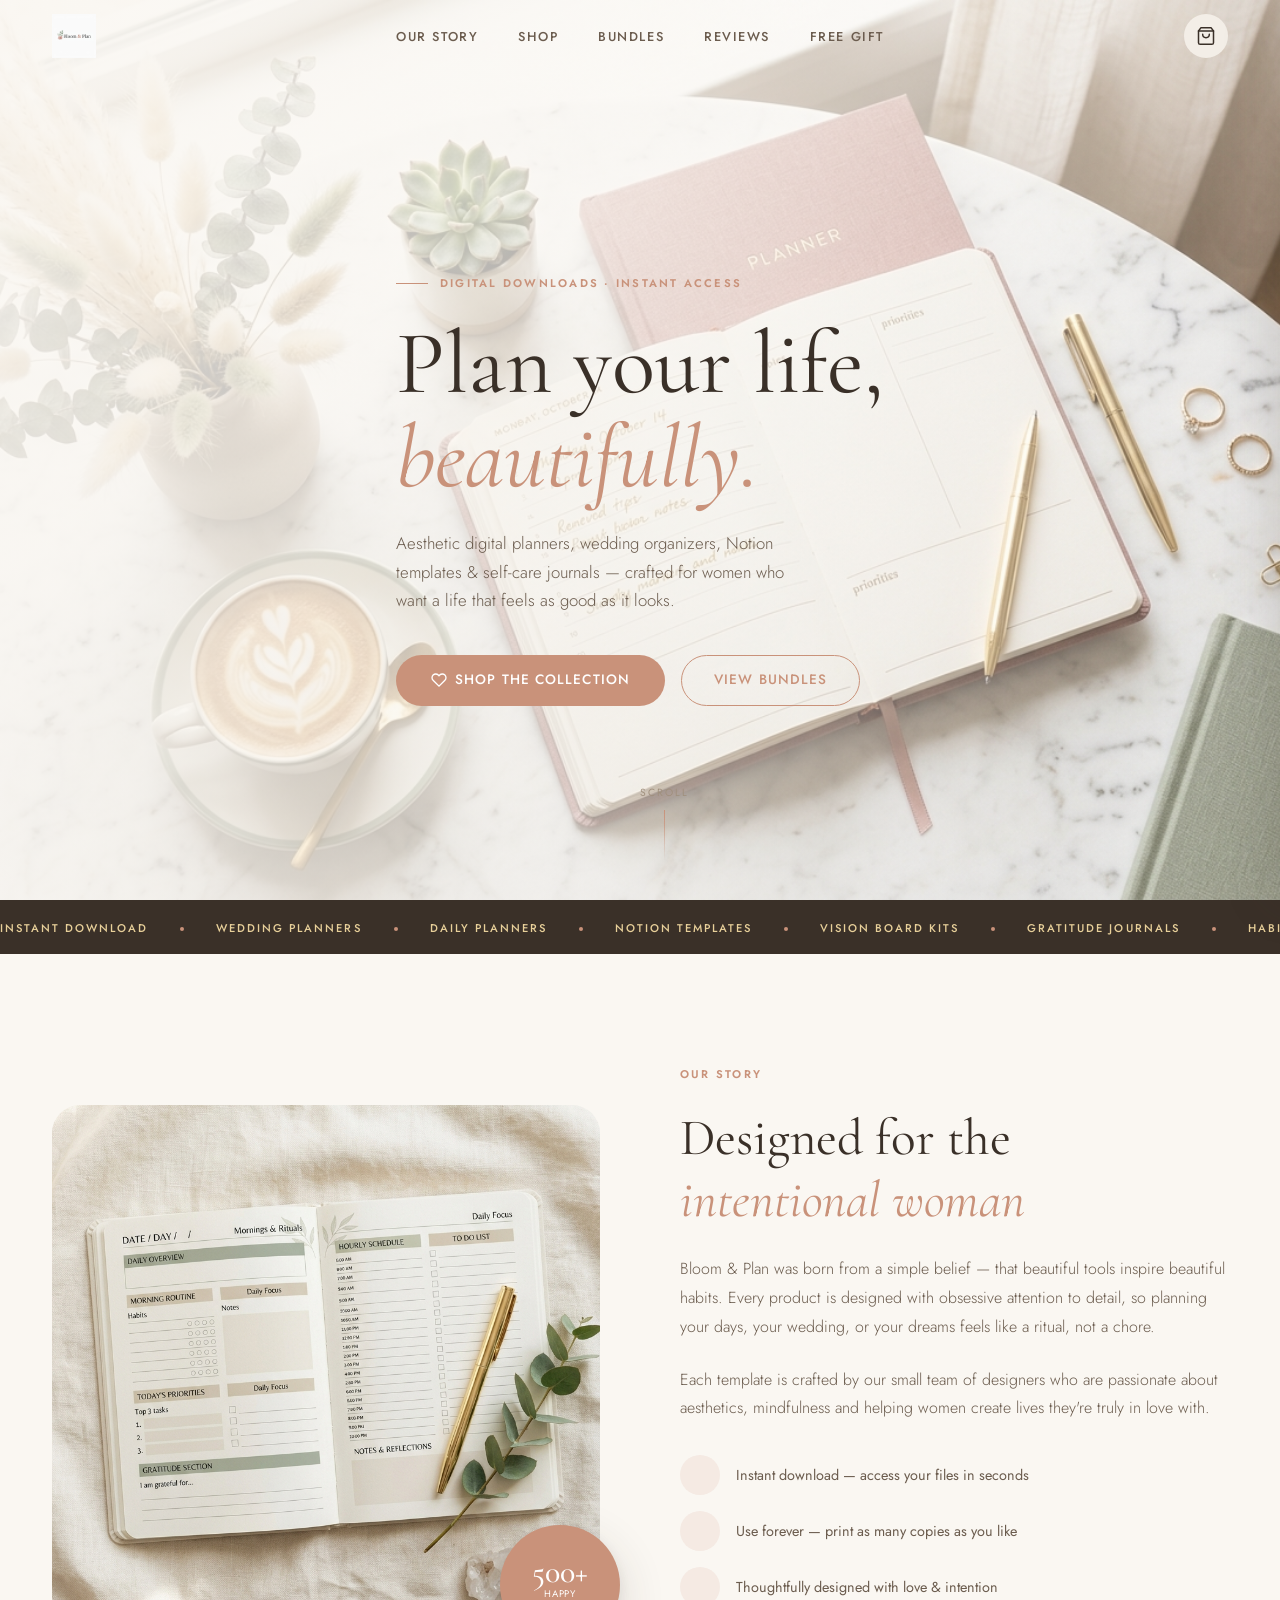
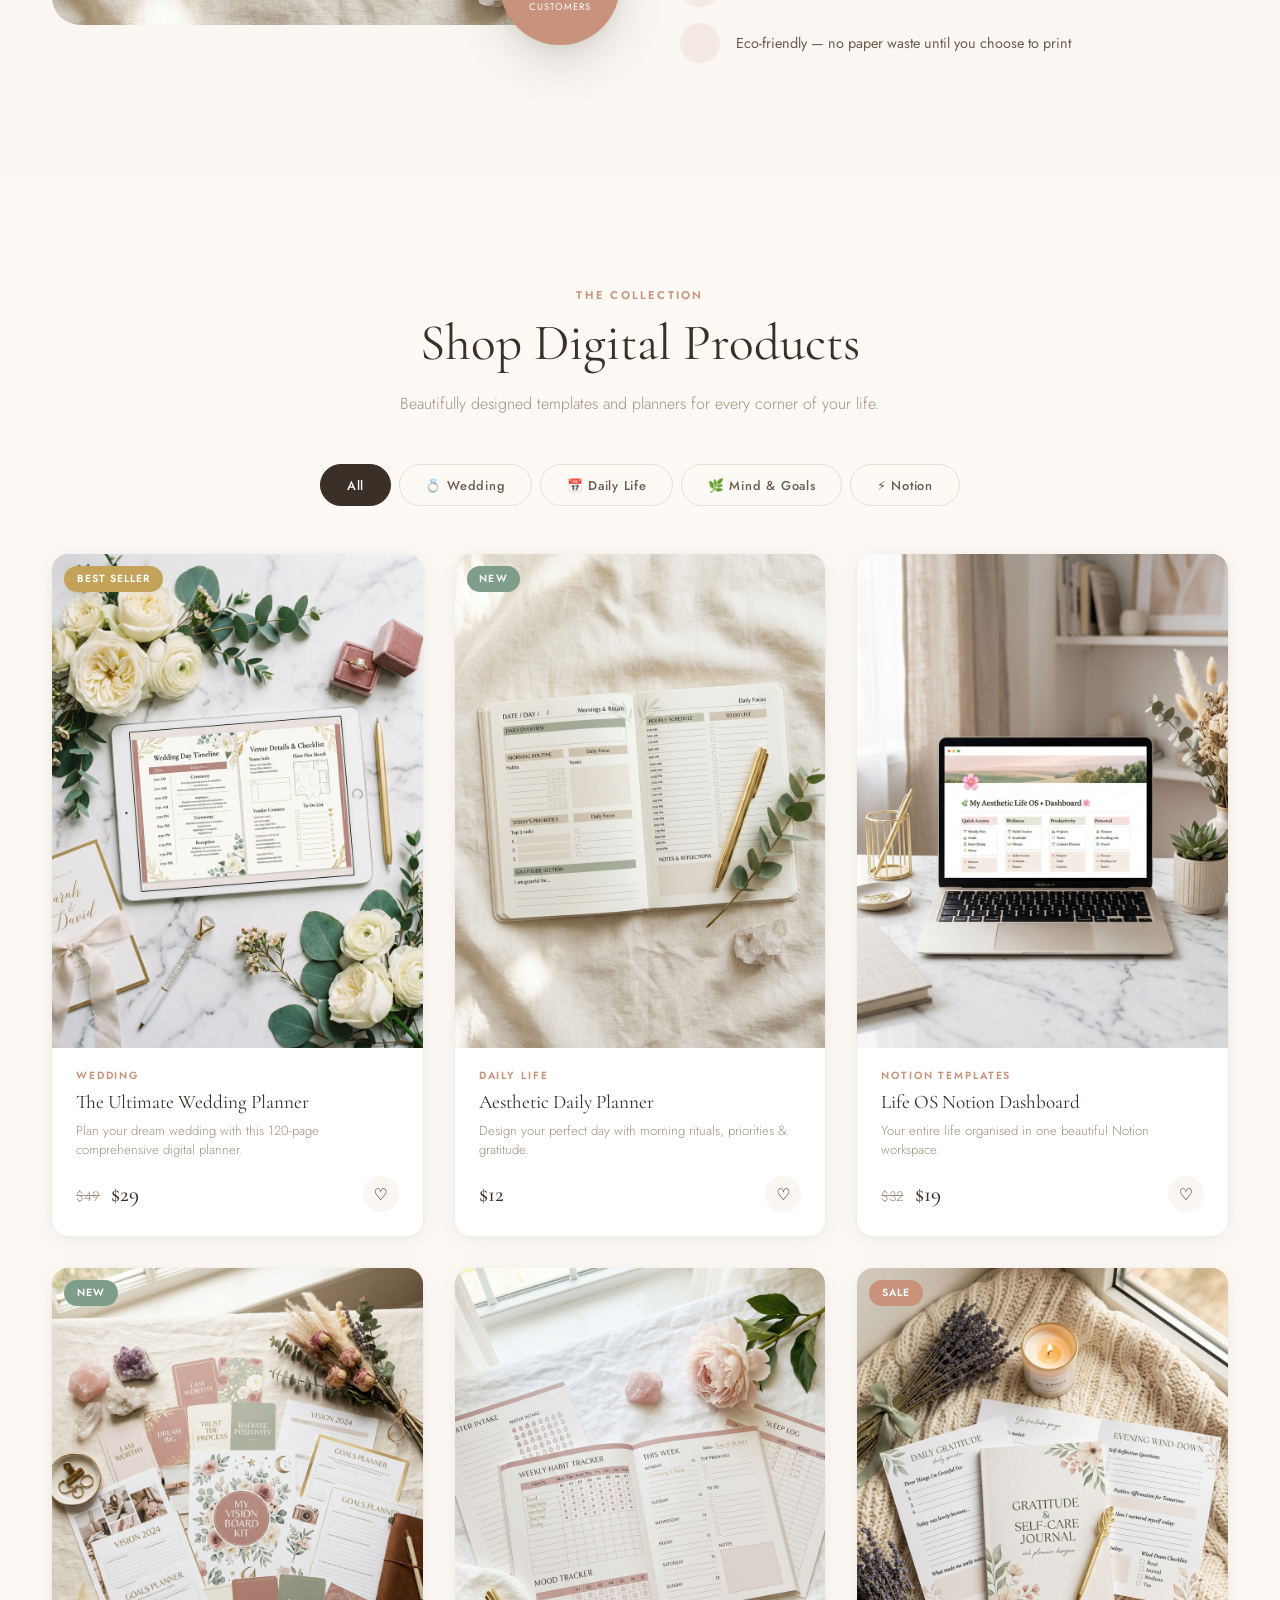
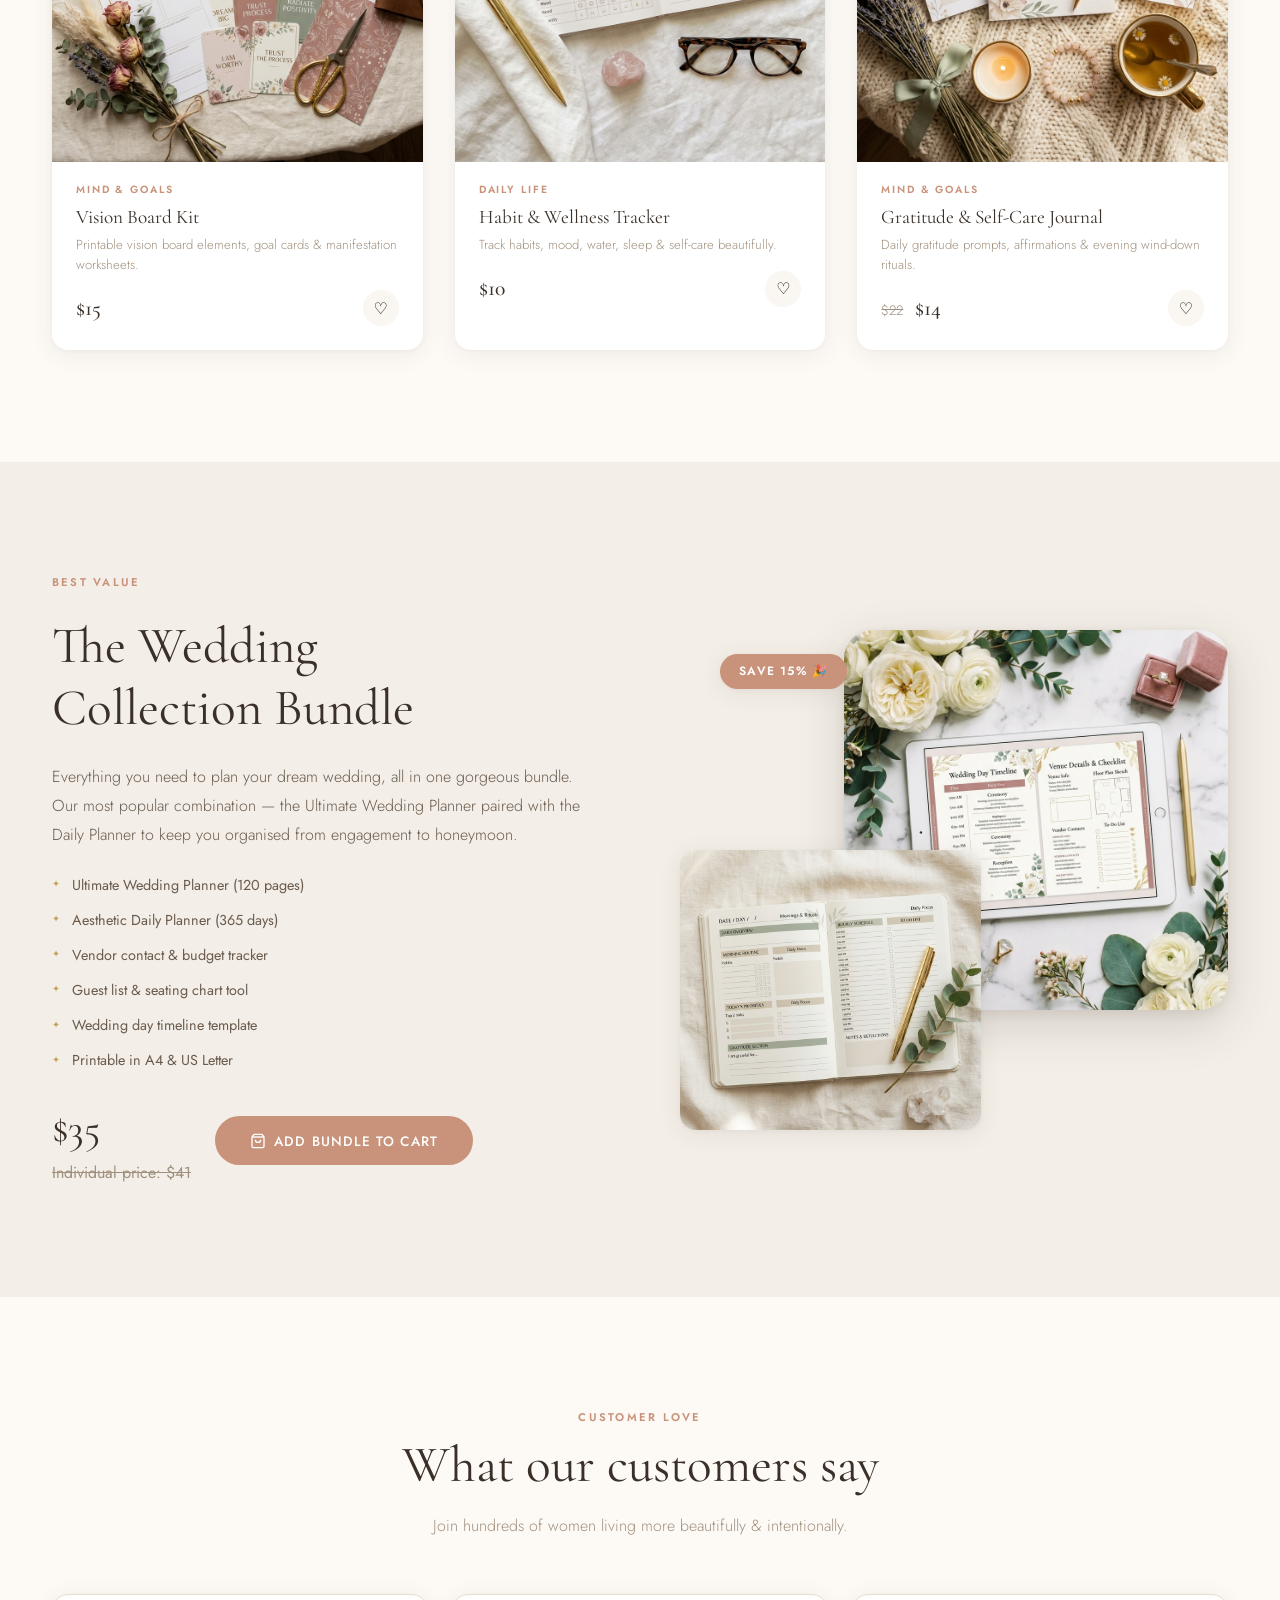
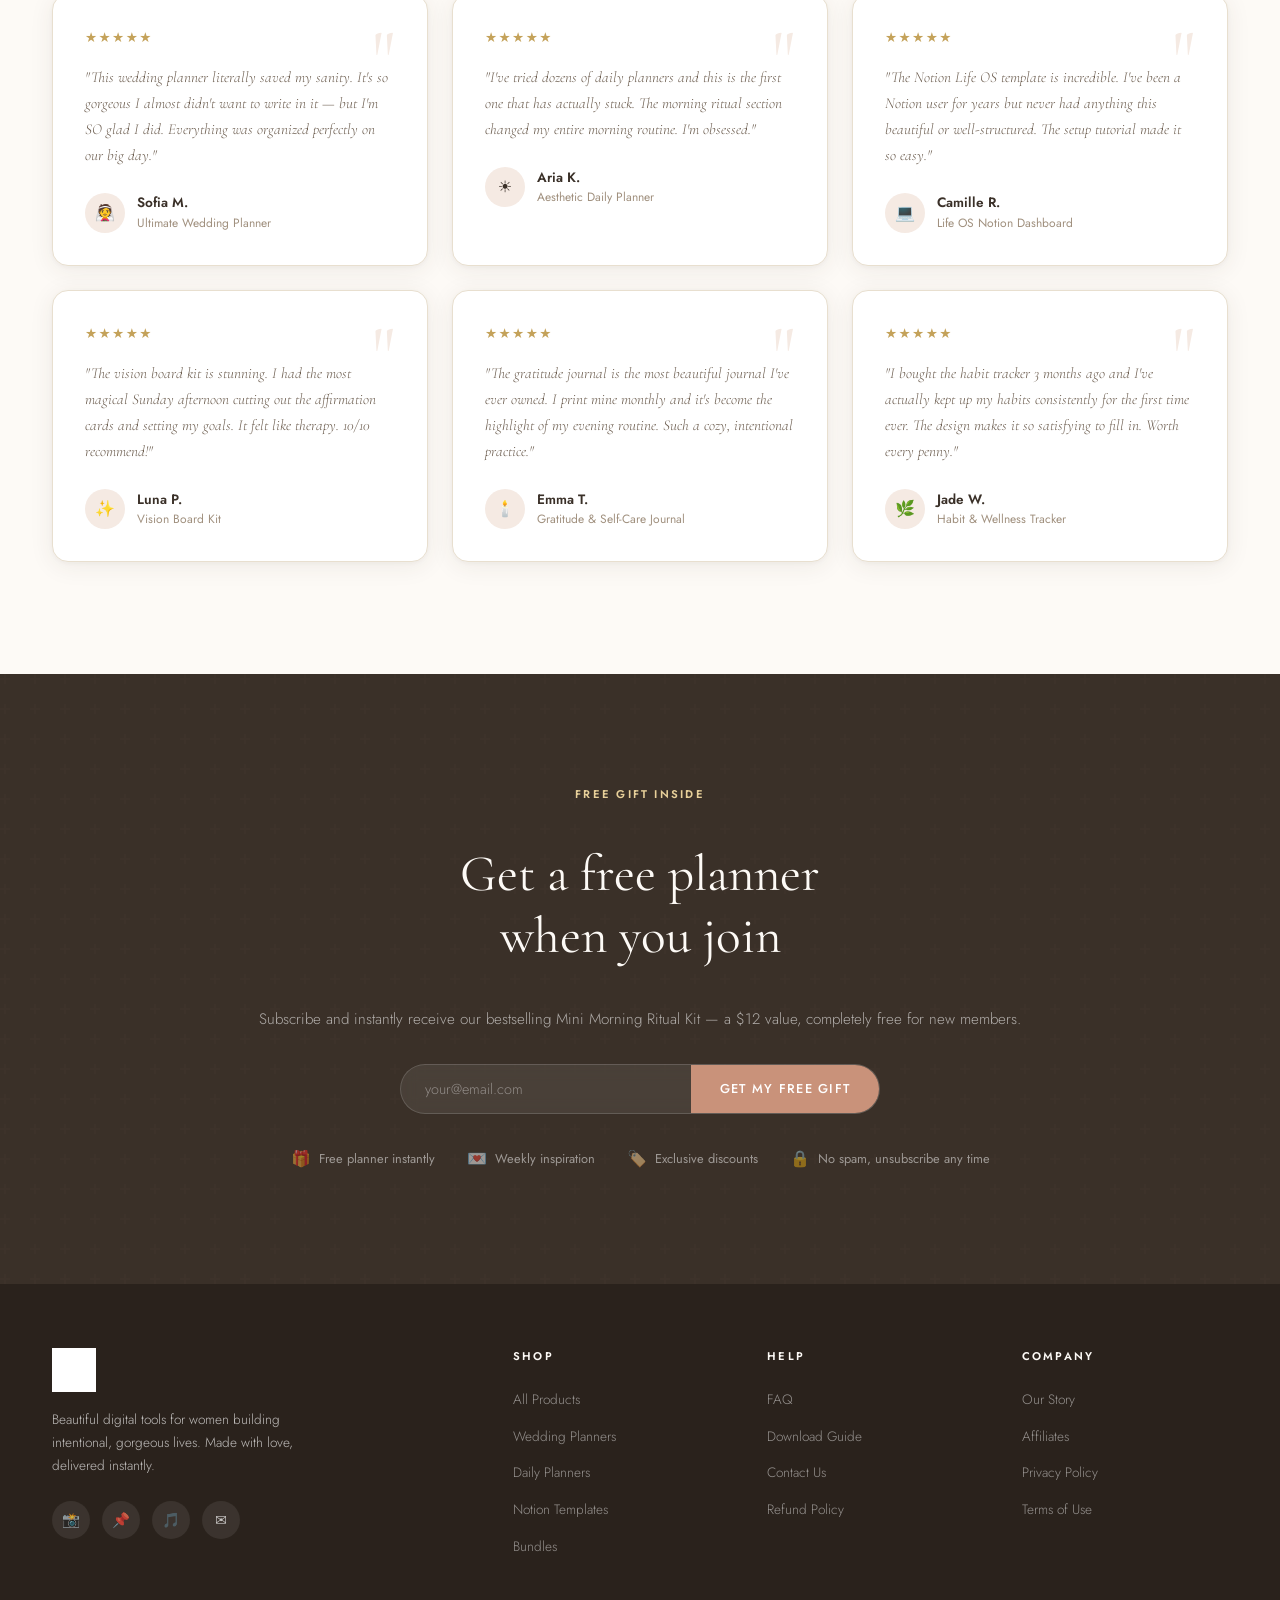
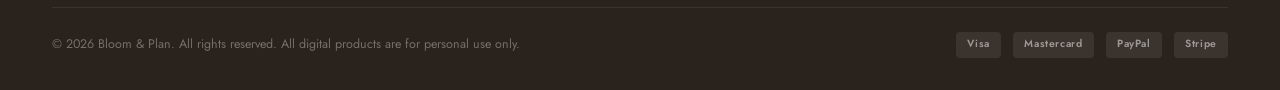
==== commit c9e39b13: "Add logo image to navbar, footer and checkout" ====
--- a/index.html
+++ b/index.html
@@ -10,7 +10,8 @@
   <meta property="og:description" content="Beautiful digital planners, wedding organizers & Notion templates. Instant download." />
   <meta property="og:type" content="website" />
   <link rel="stylesheet" href="styles.css" />
-  <link rel="icon" href="data:image/svg+xml,<svg xmlns='http://www.w3.org/2000/svg' viewBox='0 0 100 100'><text y='.9em' font-size='90'>🌸</text></svg>" />
+  <link rel="icon" href="images/logo.jpg" />
+  <meta property="og:image" content="images/logo.jpg" />
 </head>
 <body>
 
@@ -19,7 +20,9 @@
        ======================================================== -->
   <nav id="main-nav" aria-label="Main navigation">
     <div class="nav-inner">
-      <a href="#hero" class="nav-logo">Bloom <span>&</span> Plan</a>
+      <a href="#hero" class="nav-logo">
+        <img src="images/logo.jpg" alt="Bloom & Plan" class="nav-logo-img" />
+      </a>
 
       <ul class="nav-links" role="list">
         <li><a href="#about" id="nav-about">Our Story</a></li>
@@ -377,7 +380,9 @@
       <div class="footer-inner">
 
         <div class="footer-brand">
-          <a href="#hero" class="nav-logo">Bloom <span style="color:var(--rose)">&</span> Plan</a>
+          <a href="#hero" class="nav-logo">
+            <img src="images/logo.jpg" alt="Bloom & Plan" class="nav-logo-img" style="filter:brightness(0) invert(1);" />
+          </a>
           <p>Beautiful digital tools for women building intentional, gorgeous lives. Made with love, delivered instantly.</p>
           <div class="footer-social">
             <a href="#" class="footer-social-link" aria-label="Instagram">📸</a>
--- a/styles.css
+++ b/styles.css
@@ -240,11 +240,15 @@
 }
 
 .nav-logo {
-  font-family: var(--font-serif);
-  font-size: 1.5rem;
-  font-weight: 500;
-  color: var(--text-dark);
-  letter-spacing: 0.02em;
+  display: flex;
+  align-items: center;
+}
+
+.nav-logo-img {
+  height: 44px;
+  width: auto;
+  object-fit: contain;
+  display: block;
 }
 
 .nav-logo span {
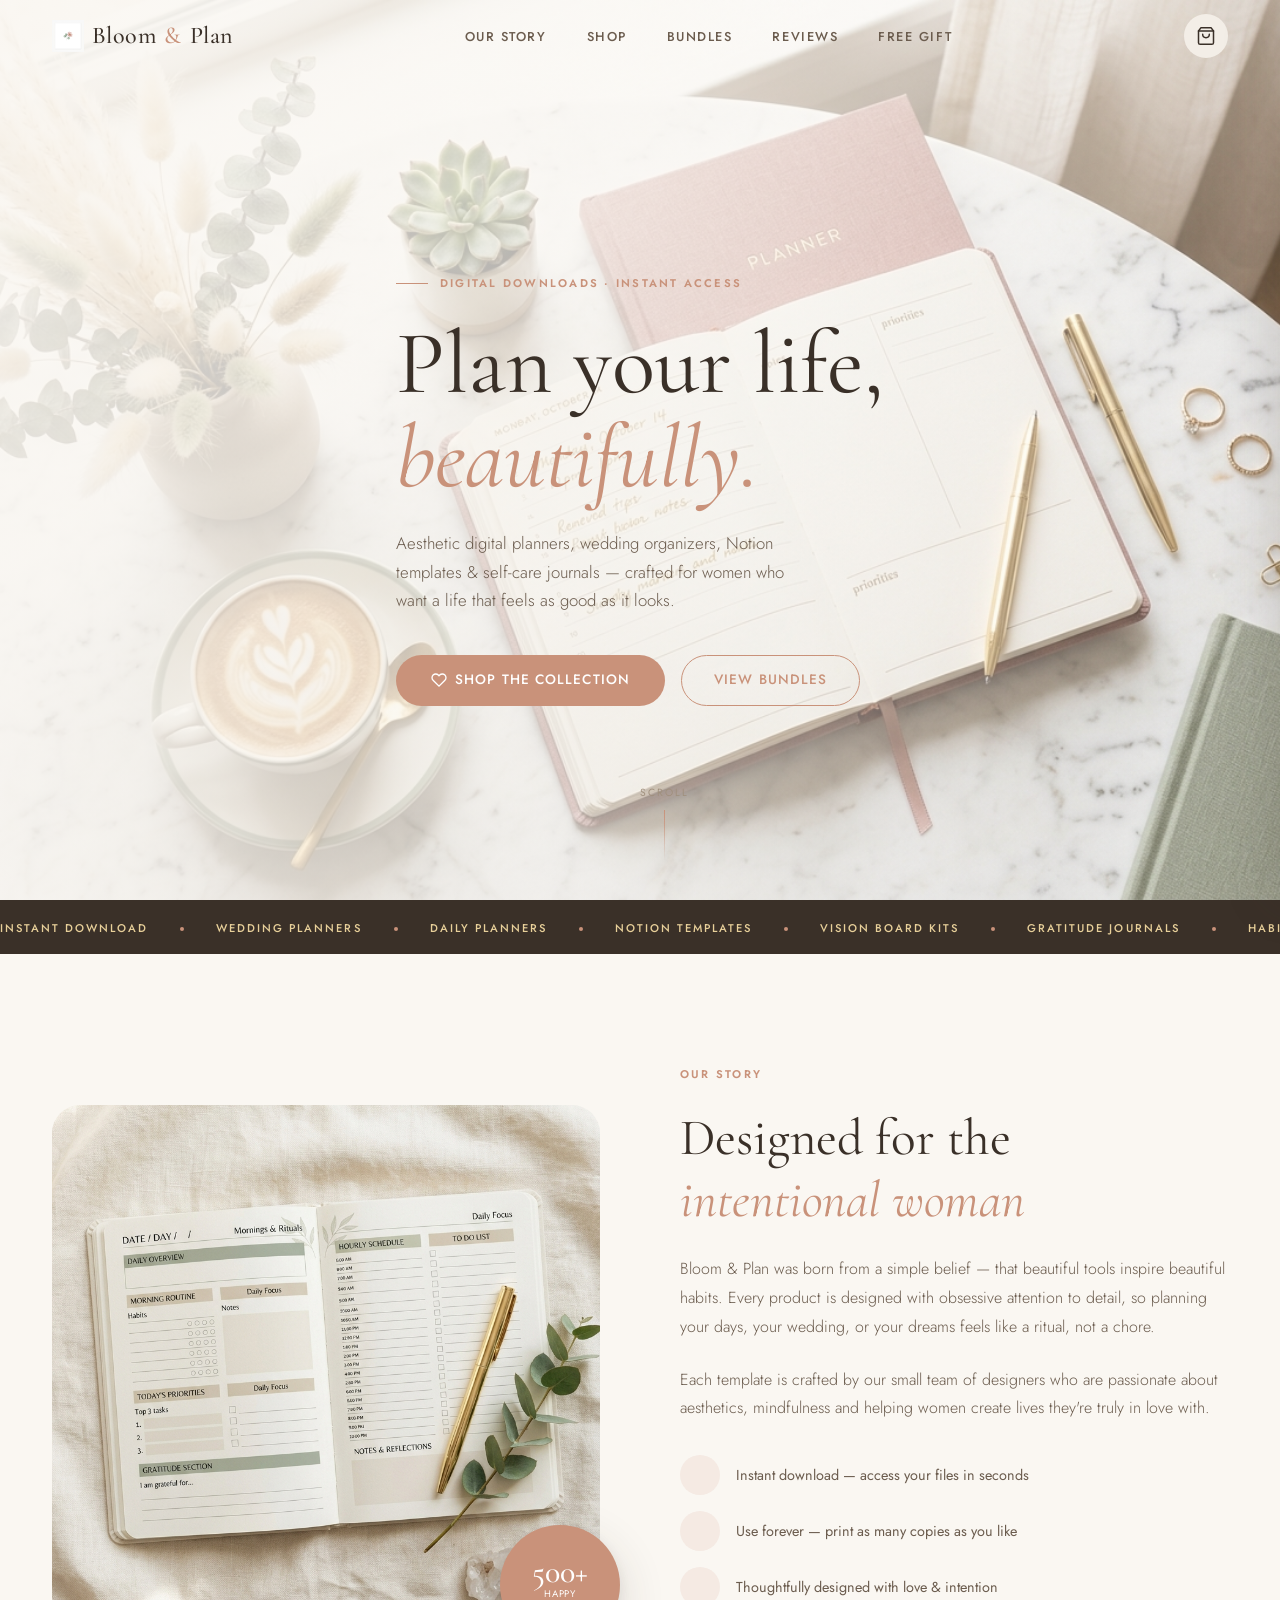
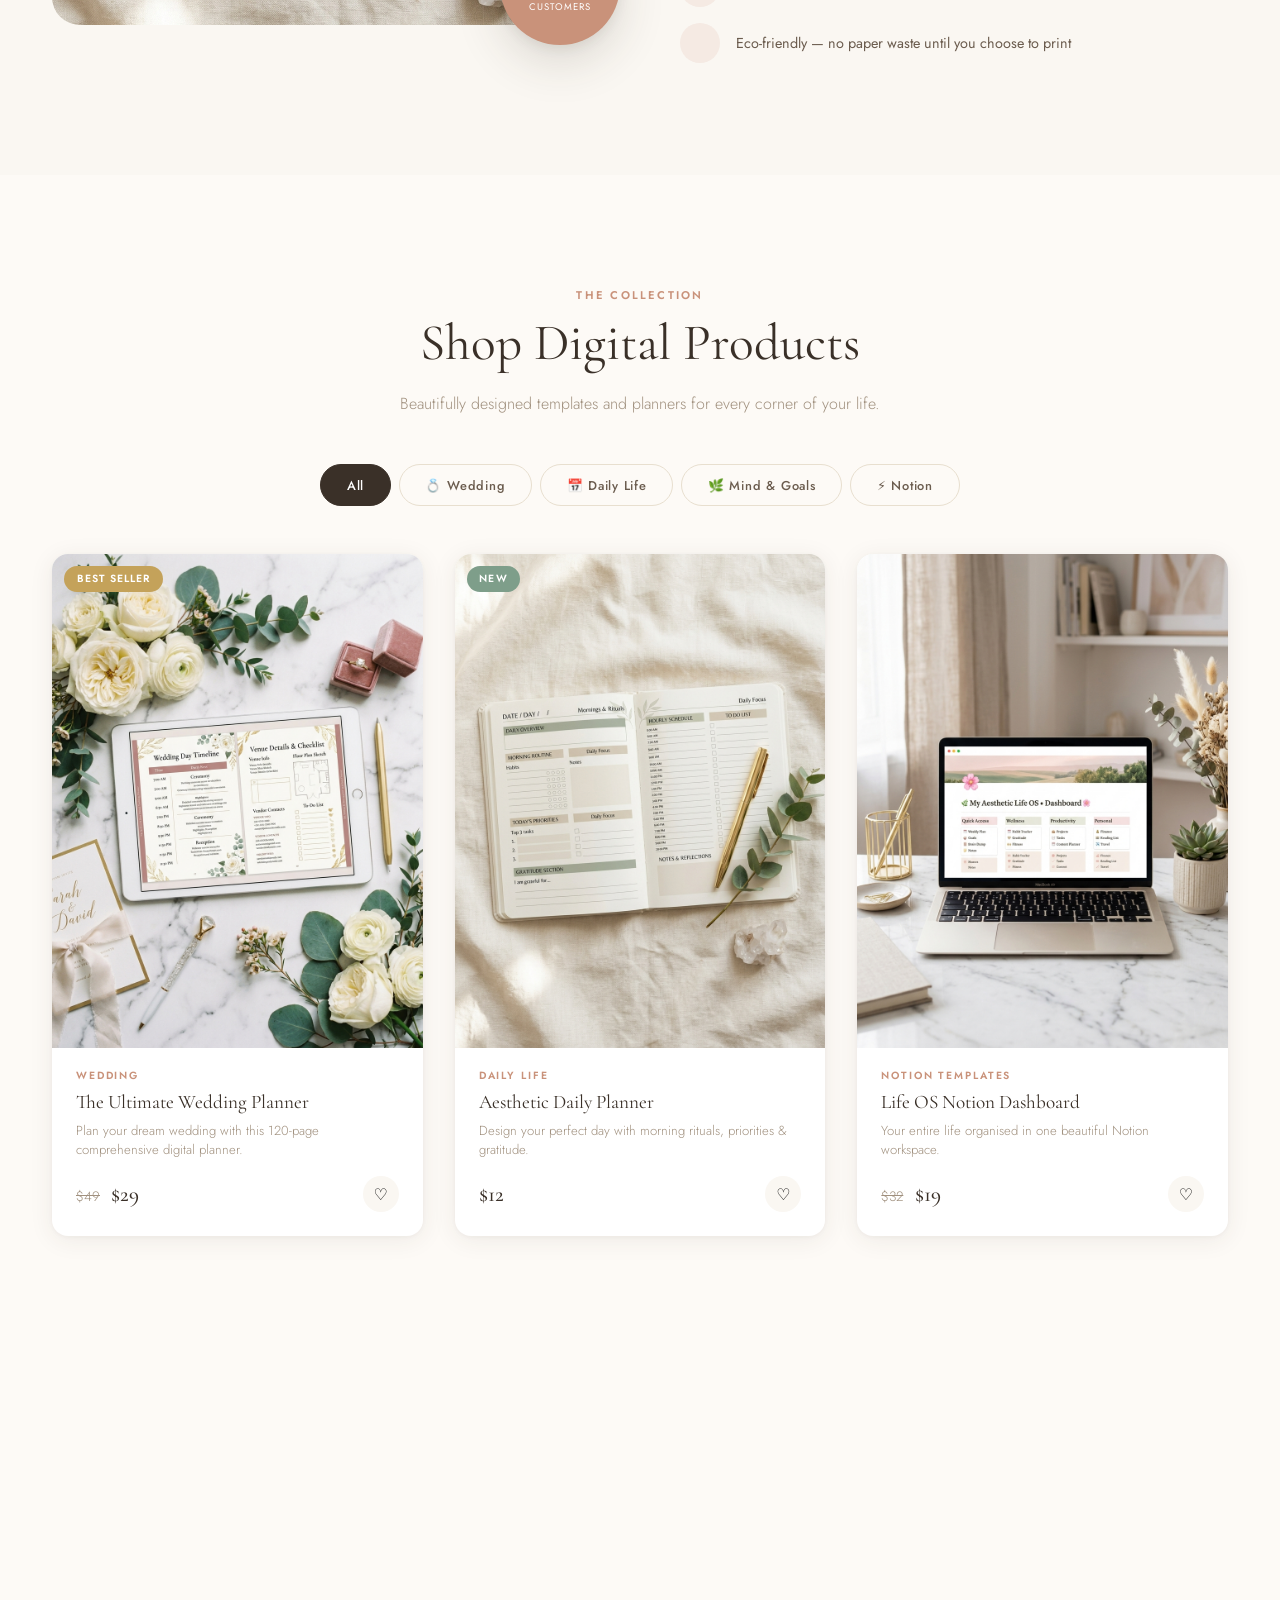
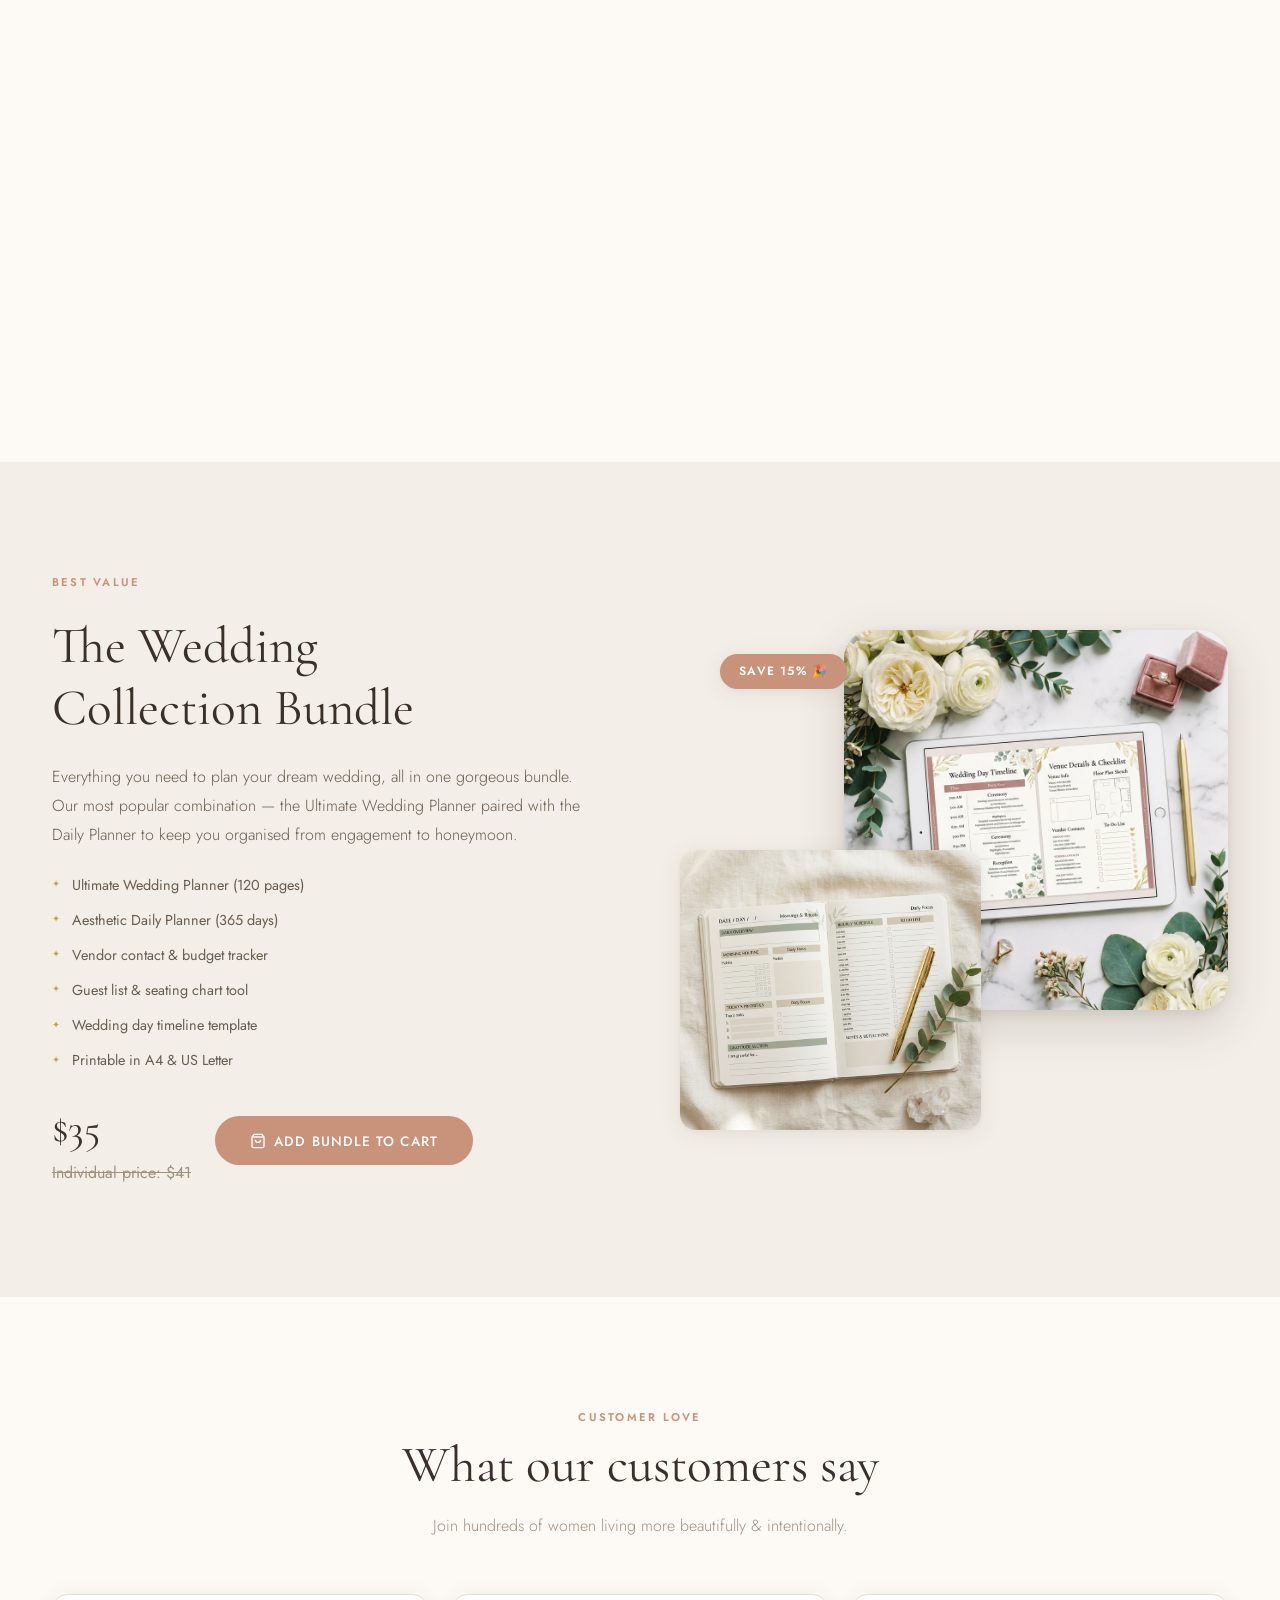
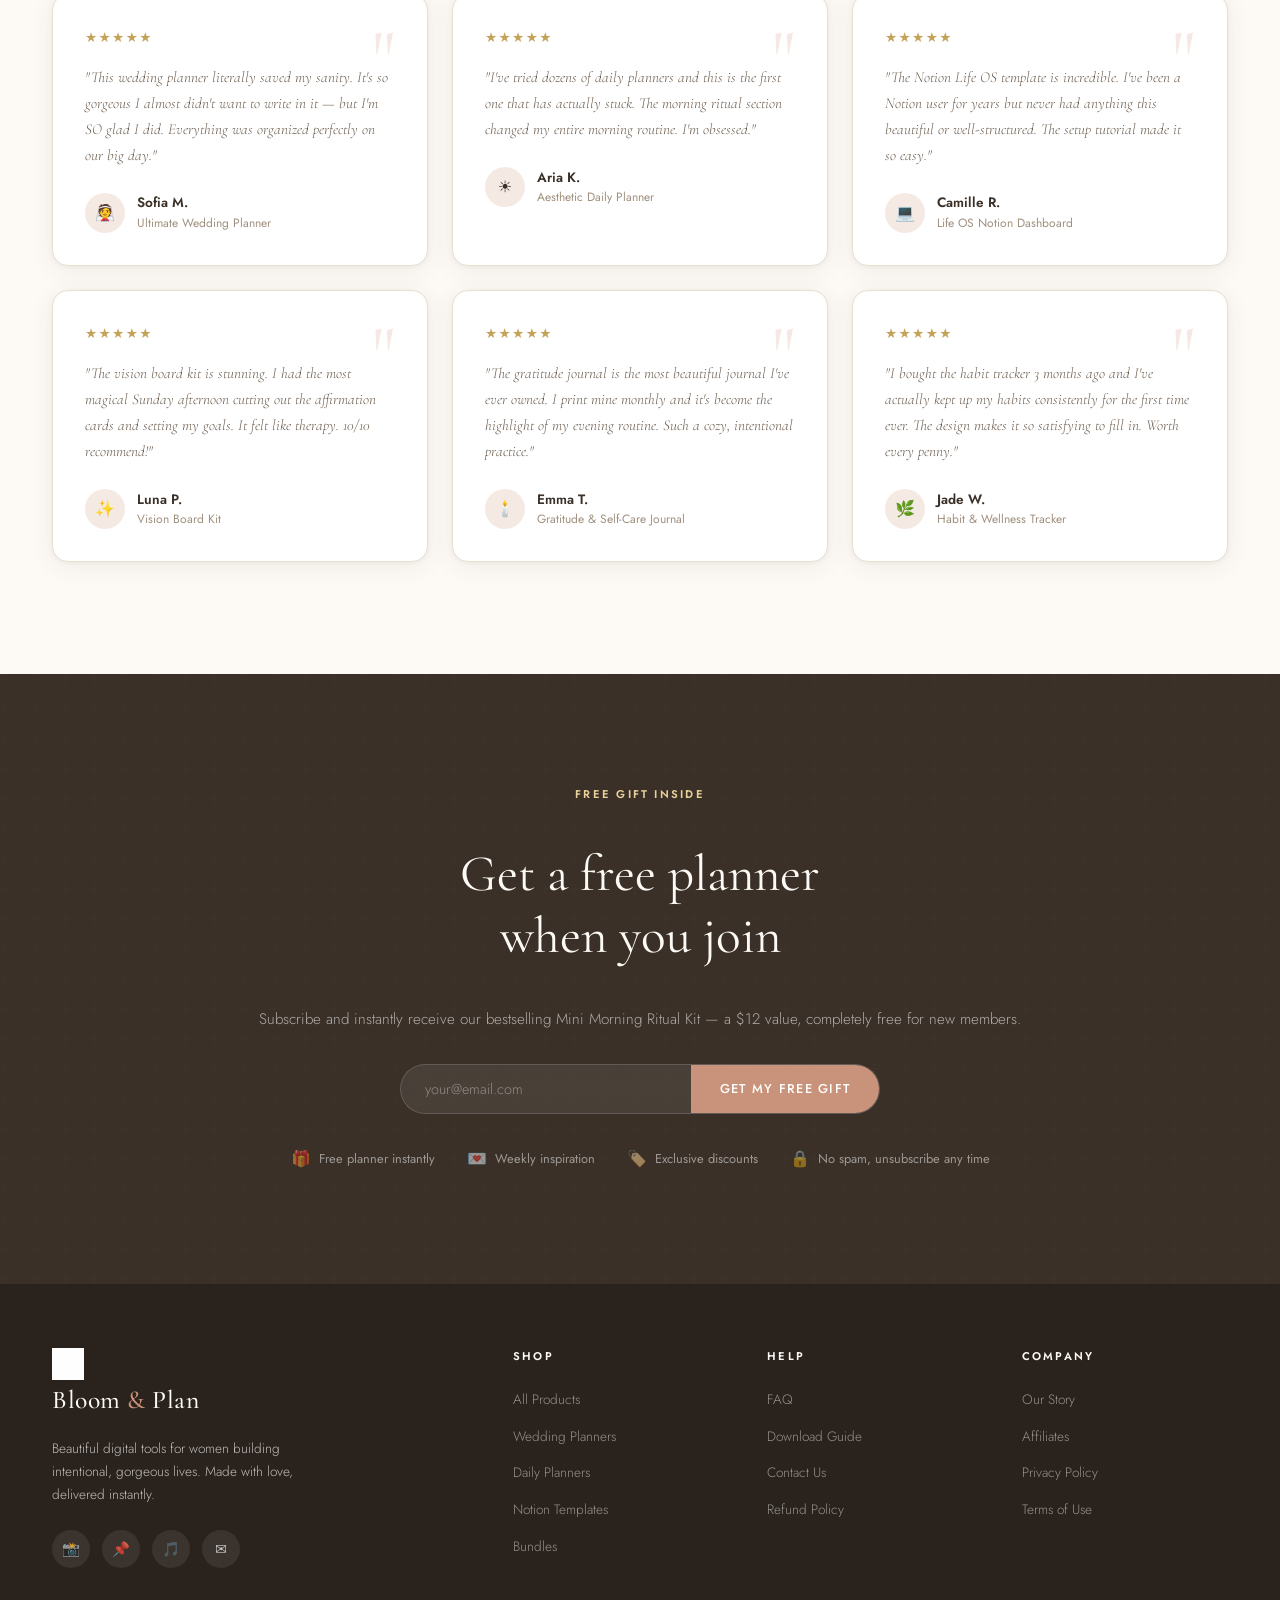
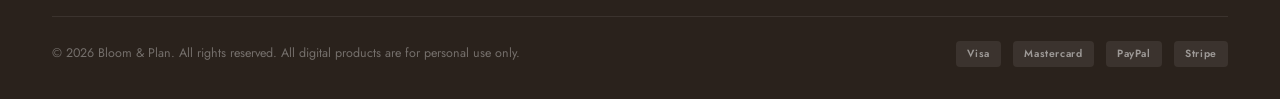
==== commit 8327b638: "Fix logo: small flower icon + original big text in navbar" ====
--- a/index.html
+++ b/index.html
@@ -21,7 +21,8 @@
   <nav id="main-nav" aria-label="Main navigation">
     <div class="nav-inner">
       <a href="#hero" class="nav-logo">
-        <img src="images/logo.jpg" alt="Bloom & Plan" class="nav-logo-img" />
+        <img src="images/icon.jpg" alt="" class="nav-logo-icon" />
+        Bloom <span>&</span> Plan
       </a>
 
       <ul class="nav-links" role="list">
@@ -381,7 +382,8 @@
 
         <div class="footer-brand">
           <a href="#hero" class="nav-logo">
-            <img src="images/logo.jpg" alt="Bloom & Plan" class="nav-logo-img" style="filter:brightness(0) invert(1);" />
+            <img src="images/icon.jpg" alt="" class="nav-logo-icon" style="filter:brightness(0) invert(1) sepia(1) saturate(0);" />
+            Bloom <span style="color:var(--rose)">&</span> Plan
           </a>
           <p>Beautiful digital tools for women building intentional, gorgeous lives. Made with love, delivered instantly.</p>
           <div class="footer-social">
--- a/styles.css
+++ b/styles.css
@@ -242,13 +242,20 @@
 .nav-logo {
   display: flex;
   align-items: center;
-}
-
-.nav-logo-img {
-  height: 44px;
-  width: auto;
+  gap: 8px;
+  font-family: var(--font-serif);
+  font-size: 1.5rem;
+  font-weight: 500;
+  color: var(--text-dark);
+  letter-spacing: 0.02em;
+}
+
+.nav-logo-icon {
+  height: 32px;
+  width: 32px;
   object-fit: contain;
   display: block;
+  flex-shrink: 0;
 }
 
 .nav-logo span {
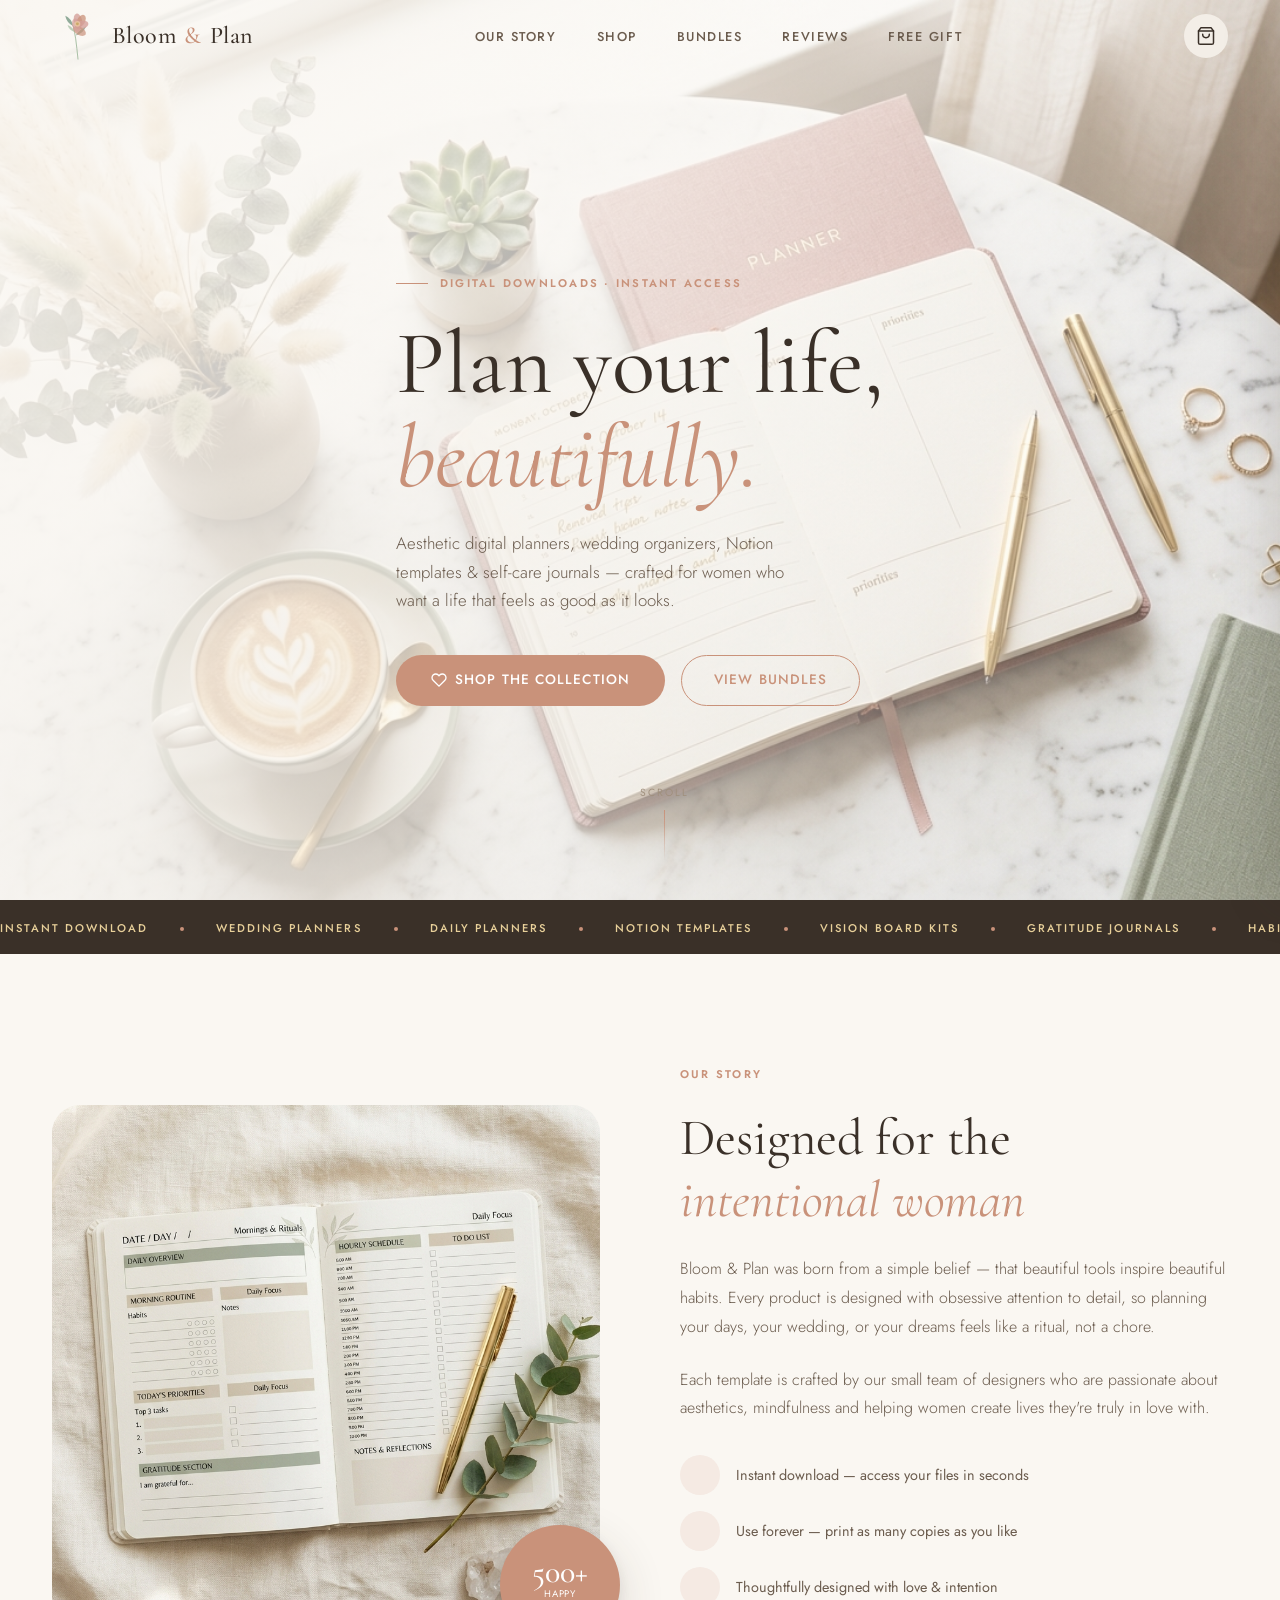
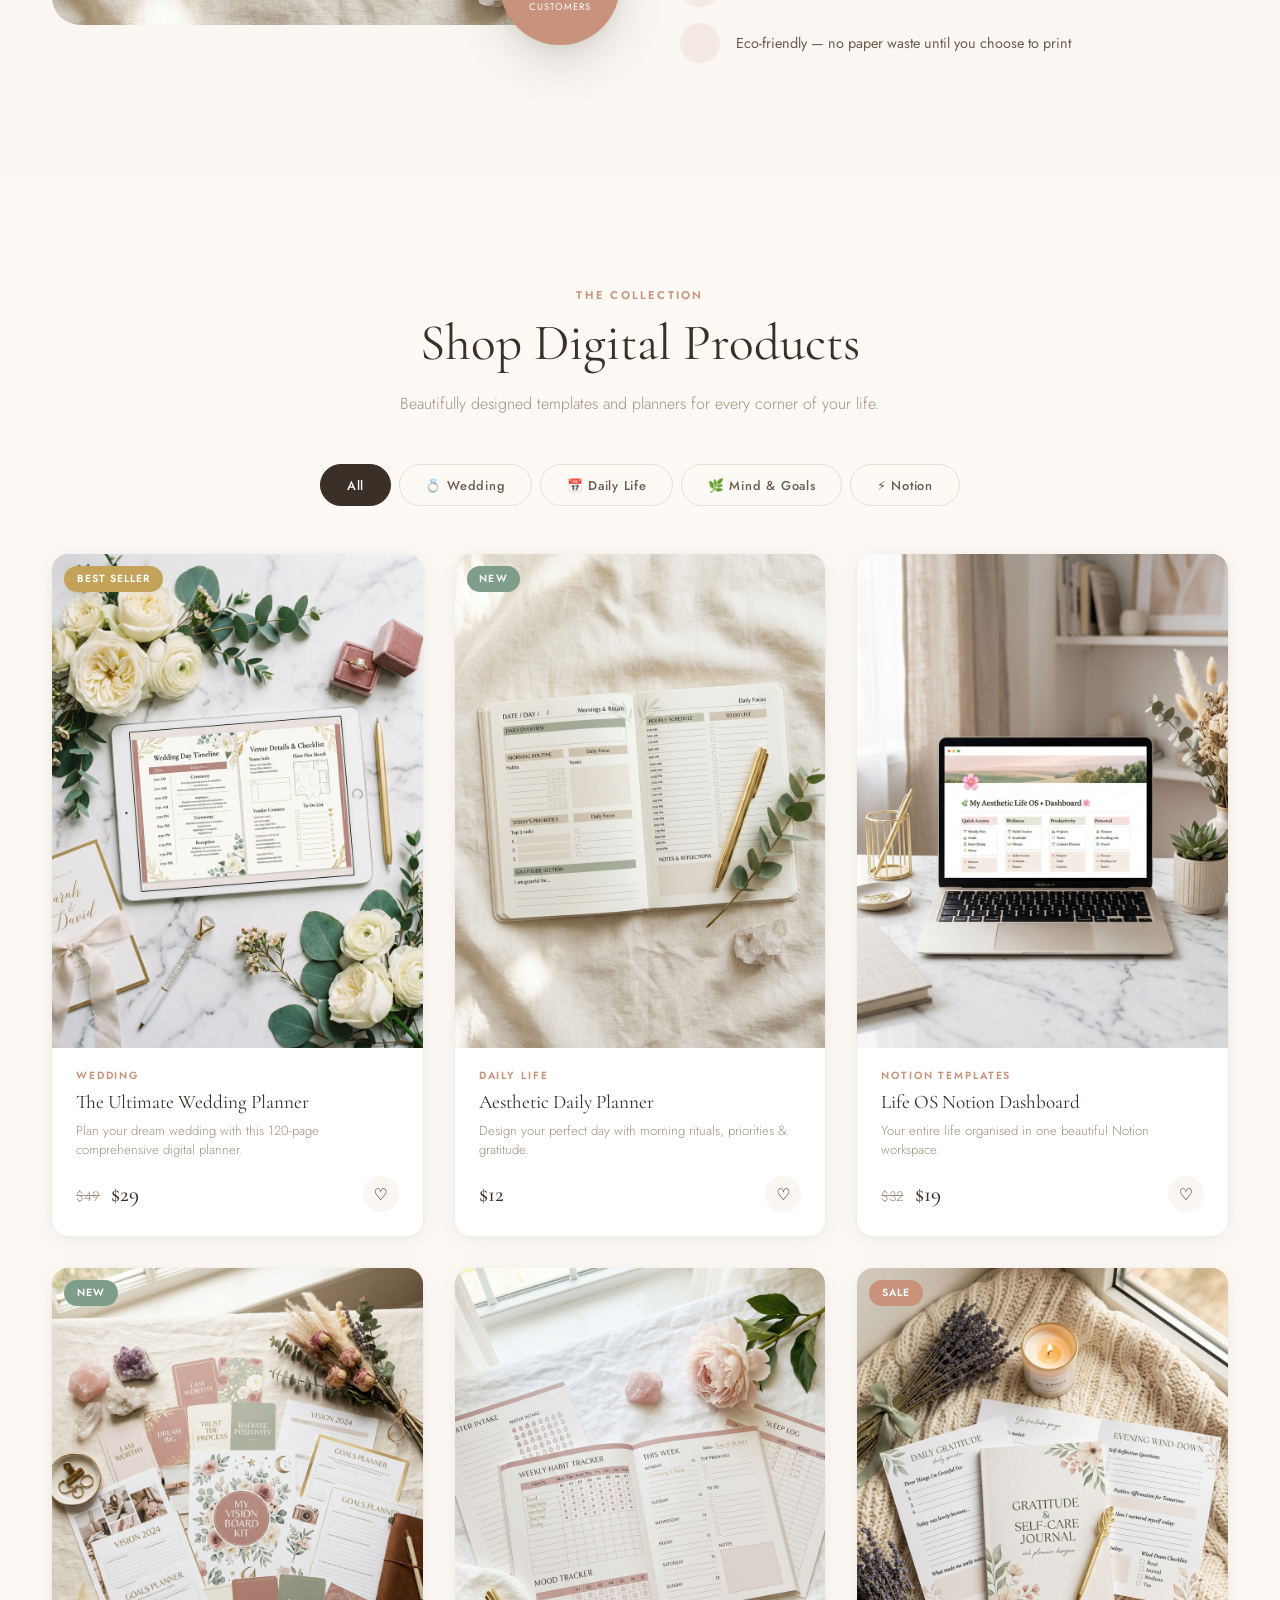
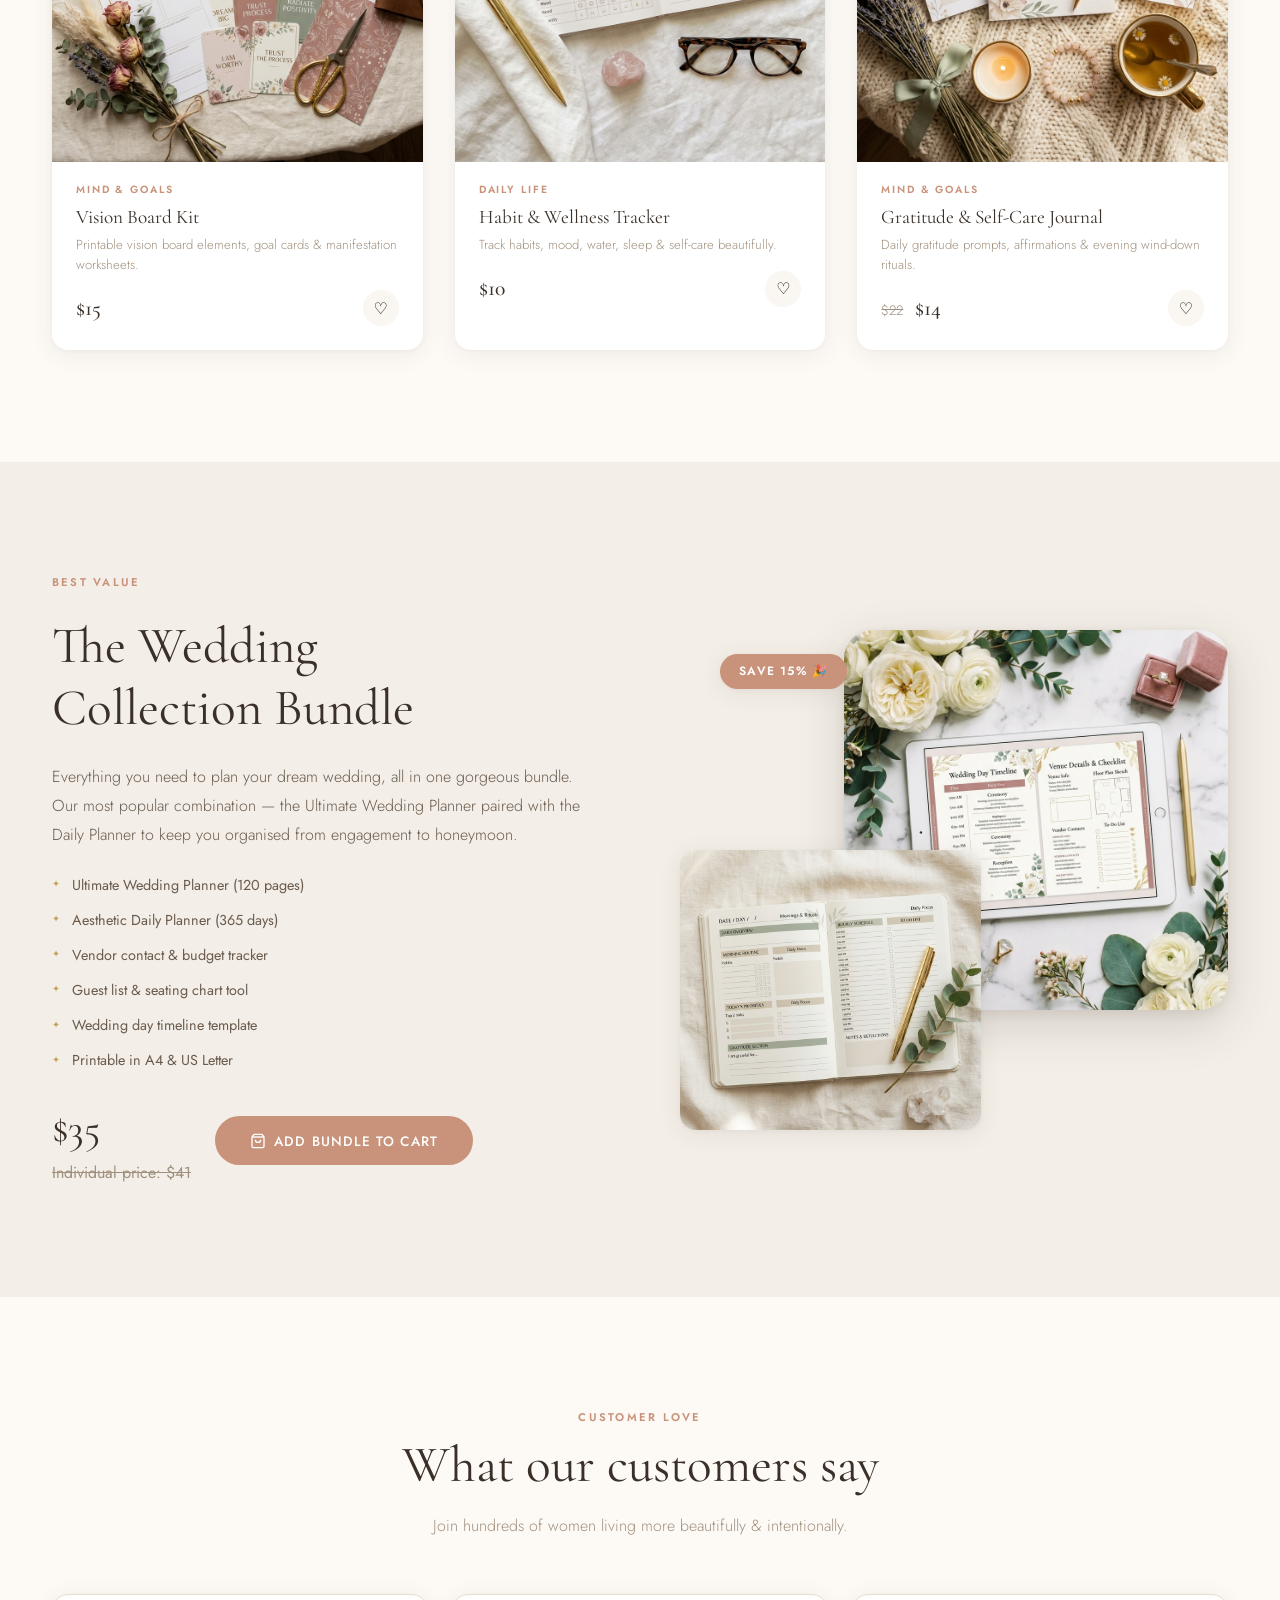
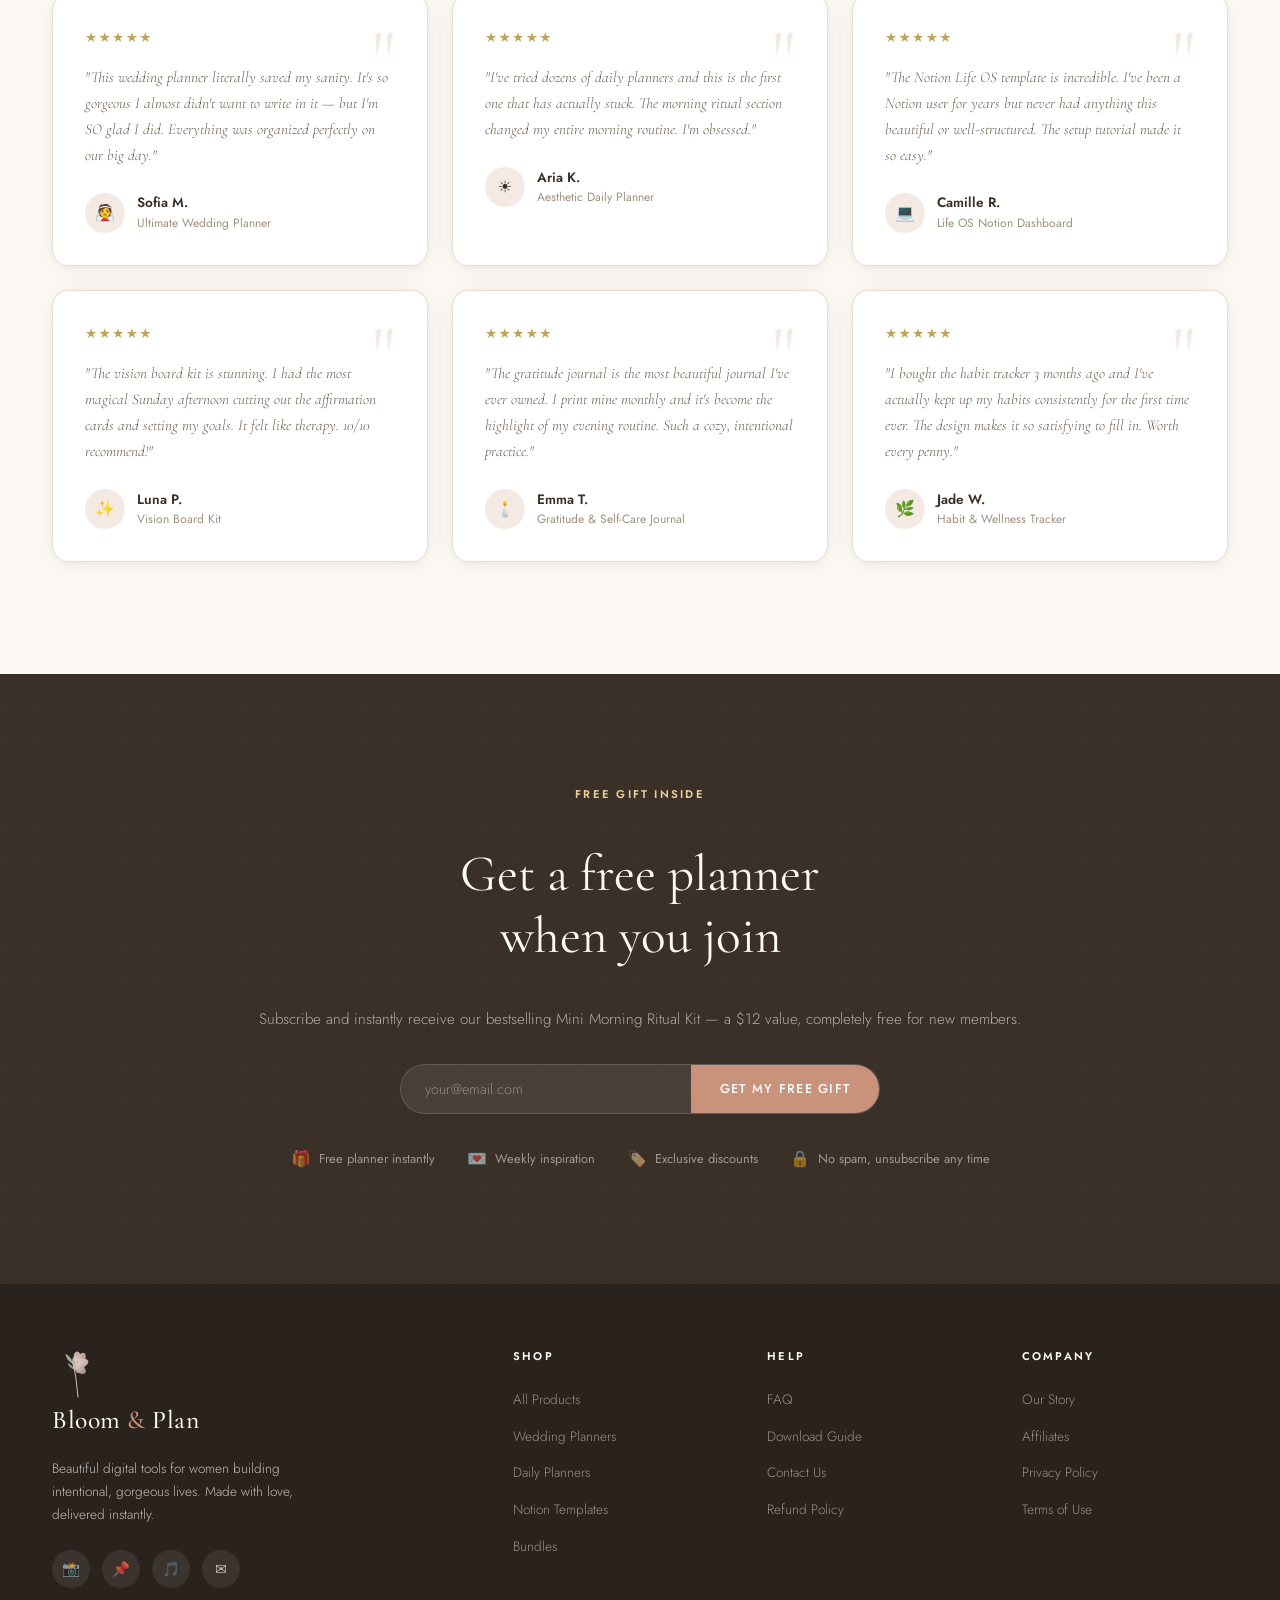
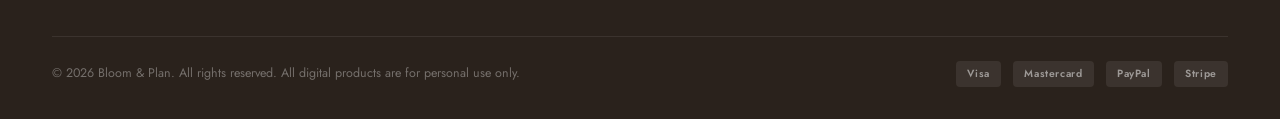
==== commit 0b10f000: "Replace JPG icon with clean inline SVG flower - no background" ====
--- a/index.html
+++ b/index.html
@@ -21,7 +21,29 @@
   <nav id="main-nav" aria-label="Main navigation">
     <div class="nav-inner">
       <a href="#hero" class="nav-logo">
-        <img src="images/icon.jpg" alt="" class="nav-logo-icon" />
+        <svg class="nav-logo-icon" viewBox="0 0 80 90" fill="none" xmlns="http://www.w3.org/2000/svg" aria-hidden="true">
+          <!-- Stem -->
+          <path d="M40 85 Q38 65 36 50 Q34 38 32 28" stroke="#9DB89A" stroke-width="1.5" stroke-linecap="round" fill="none"/>
+          <!-- Left leaf -->
+          <path d="M32 28 Q20 22 18 10 Q28 14 32 28Z" fill="#7E9E8A" opacity="0.85"/>
+          <!-- Right leaf -->
+          <path d="M36 44 Q50 40 54 28 Q42 34 36 44Z" fill="#7E9E8A" opacity="0.75"/>
+          <!-- Small left leaf -->
+          <path d="M34 38 Q24 35 22 26 Q32 30 34 38Z" fill="#9DB89A" opacity="0.65"/>
+          <!-- Petal 1 -->
+          <ellipse cx="40" cy="18" rx="7" ry="12" fill="#D4A09A" opacity="0.8" transform="rotate(-15 40 18)"/>
+          <!-- Petal 2 -->
+          <ellipse cx="40" cy="18" rx="7" ry="12" fill="#C9927A" opacity="0.75" transform="rotate(30 40 28)"/>
+          <!-- Petal 3 -->
+          <ellipse cx="40" cy="18" rx="7" ry="12" fill="#D4A09A" opacity="0.8" transform="rotate(75 38 26)"/>
+          <!-- Petal 4 -->
+          <ellipse cx="40" cy="18" rx="7" ry="12" fill="#C9927A" opacity="0.7" transform="rotate(120 36 28)"/>
+          <!-- Petal 5 -->
+          <ellipse cx="40" cy="18" rx="7" ry="12" fill="#D4A09A" opacity="0.75" transform="rotate(165 38 22)"/>
+          <!-- Center -->
+          <circle cx="39" cy="24" r="5" fill="#E8C4A0" opacity="0.9"/>
+          <circle cx="39" cy="24" r="2.5" fill="#C4A25A" opacity="0.8"/>
+        </svg>
         Bloom <span>&</span> Plan
       </a>
 
@@ -382,7 +404,19 @@
 
         <div class="footer-brand">
           <a href="#hero" class="nav-logo">
-            <img src="images/icon.jpg" alt="" class="nav-logo-icon" style="filter:brightness(0) invert(1) sepia(1) saturate(0);" />
+            <svg class="nav-logo-icon" viewBox="0 0 80 90" fill="none" xmlns="http://www.w3.org/2000/svg" aria-hidden="true" style="opacity:0.85;">
+              <path d="M40 85 Q38 65 36 50 Q34 38 32 28" stroke="#fff" stroke-width="1.5" stroke-linecap="round" fill="none"/>
+              <path d="M32 28 Q20 22 18 10 Q28 14 32 28Z" fill="#B8D4BC" opacity="0.9"/>
+              <path d="M36 44 Q50 40 54 28 Q42 34 36 44Z" fill="#B8D4BC" opacity="0.8"/>
+              <path d="M34 38 Q24 35 22 26 Q32 30 34 38Z" fill="#C8DEC8" opacity="0.7"/>
+              <ellipse cx="40" cy="18" rx="7" ry="12" fill="#F5E0DB" opacity="0.9" transform="rotate(-15 40 18)"/>
+              <ellipse cx="40" cy="18" rx="7" ry="12" fill="#F0D0C8" opacity="0.85" transform="rotate(30 40 28)"/>
+              <ellipse cx="40" cy="18" rx="7" ry="12" fill="#F5E0DB" opacity="0.9" transform="rotate(75 38 26)"/>
+              <ellipse cx="40" cy="18" rx="7" ry="12" fill="#F0D0C8" opacity="0.8" transform="rotate(120 36 28)"/>
+              <ellipse cx="40" cy="18" rx="7" ry="12" fill="#F5E0DB" opacity="0.85" transform="rotate(165 38 22)"/>
+              <circle cx="39" cy="24" r="5" fill="#F5EAD0" opacity="0.95"/>
+              <circle cx="39" cy="24" r="2.5" fill="#E8D09A" opacity="0.9"/>
+            </svg>
             Bloom <span style="color:var(--rose)">&</span> Plan
           </a>
           <p>Beautiful digital tools for women building intentional, gorgeous lives. Made with love, delivered instantly.</p>
--- a/styles.css
+++ b/styles.css
@@ -251,9 +251,8 @@
 }
 
 .nav-logo-icon {
-  height: 32px;
-  width: 32px;
-  object-fit: contain;
+  height: 52px;
+  width: 52px;
   display: block;
   flex-shrink: 0;
 }
